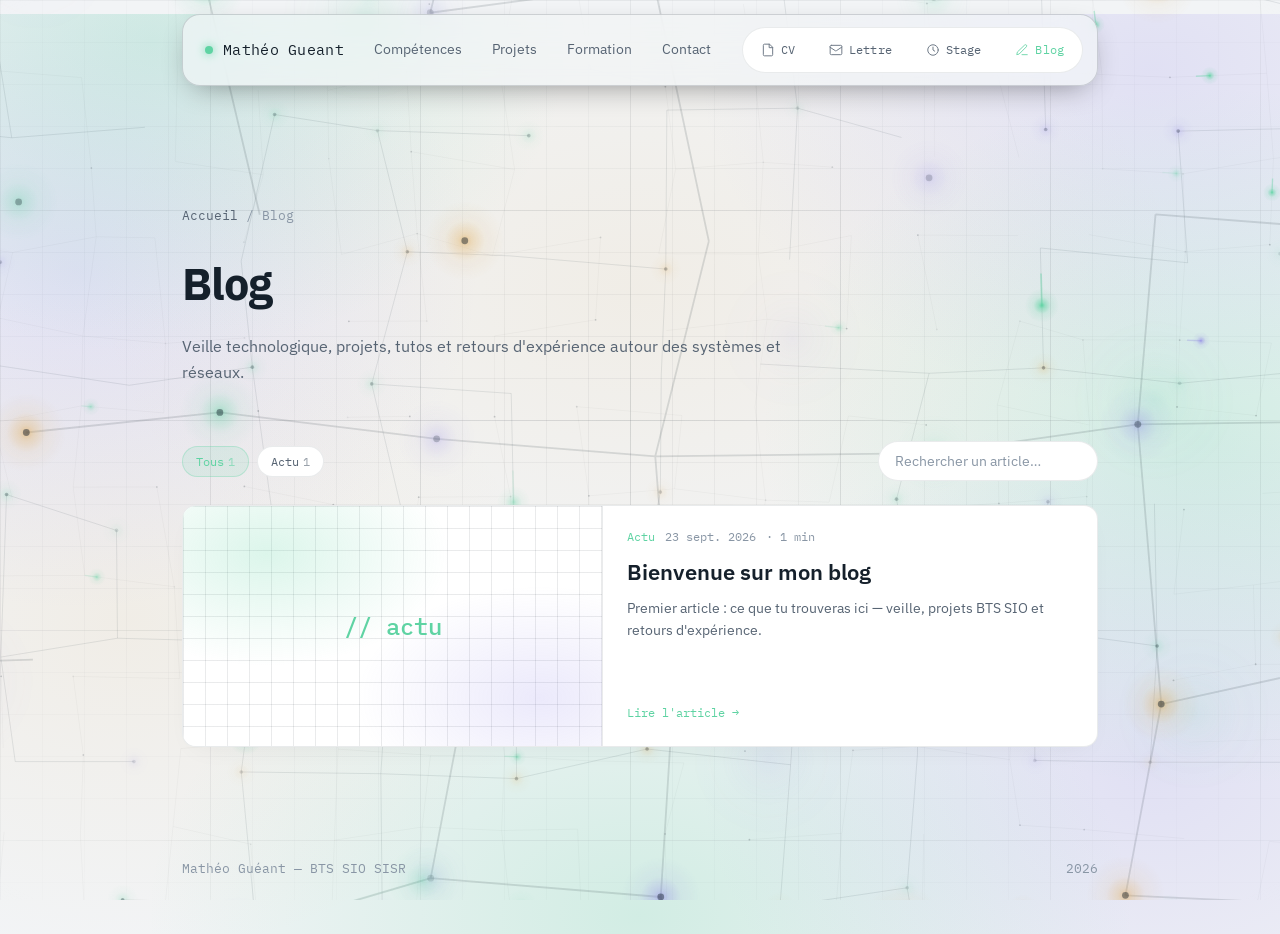
==== blog/index.html @ 40a10ea1 "Ajout page Blog" ====
<!DOCTYPE html>
<html lang="fr">
<head>
<meta charset="UTF-8">
<meta name="viewport" content="width=device-width, initial-scale=1.0">
<title>Blog — Mathéo Guéant</title>
<link rel="icon" type="image/svg+xml" href="../assets/favicon.svg">
<link rel="alternate icon" href="../assets/favicon.svg">
<style>
  @import url('https://fonts.googleapis.com/css2?family=IBM+Plex+Sans:wght@400;500;600;700&family=IBM+Plex+Mono:wght@400;500&display=swap');

  :root {
    --bg: #0A0E14;
    --bg-soft: #0E141C;
    --panel: #121A23;
    --panel-hover: #16202B;
    --ink: #EEF2F6;
    --ink-dim: #93A2B4;
    --ink-faint: #5C6B7E;
    --signal: #5FD3A3;
    --signal-dim: rgba(95,211,163,0.12);
    --amber: #E0A649;
    --violet: #8B7FE8;
    --line: rgba(238,242,246,0.08);
    --line-strong: rgba(238,242,246,0.15);
    --shadow: rgba(0,0,0,0.35);
    --header-bg: rgba(14,20,28,0.55);
    --glow-a: rgba(95,211,163,0.16);
    --glow-b: rgba(139,127,232,0.13);
    --glow-c: rgba(224,166,73,0.07);
  }
  :root[data-theme="light"] {
    --bg: #F2F4F6;
    --bg-soft: #FFFFFF;
    --panel: #FFFFFF;
    --panel-hover: #F7F9FA;
    --ink: #15202B;
    --ink-dim: #576473;
    --ink-faint: #8996A5;
    --line: rgba(21,32,43,0.09);
    --line-strong: rgba(21,32,43,0.17);
    --shadow: rgba(21,32,43,0.08);
    --header-bg: rgba(242,244,246,0.75);
    --glow-a: rgba(95,211,163,0.22);
    --glow-b: rgba(139,127,232,0.17);
    --glow-c: rgba(224,166,73,0.09);
  }
  @media (prefers-color-scheme: light) {
    :root:not([data-theme="dark"]) {
      --bg: #F2F4F6;
      --bg-soft: #FFFFFF;
      --panel: #FFFFFF;
      --panel-hover: #F7F9FA;
      --ink: #15202B;
      --ink-dim: #576473;
      --ink-faint: #8996A5;
      --line: rgba(21,32,43,0.09);
      --line-strong: rgba(21,32,43,0.17);
      --shadow: rgba(21,32,43,0.08);
      --header-bg: rgba(242,244,246,0.75);
      --glow-a: rgba(95,211,163,0.22);
      --glow-b: rgba(139,127,232,0.17);
      --glow-c: rgba(224,166,73,0.09);
    }
  }

  * { box-sizing: border-box; margin: 0; padding: 0; }
  html { scroll-behavior: smooth; }
  body {
    background: var(--bg);
    color: var(--ink);
    font-family: 'IBM Plex Sans', sans-serif;
    line-height: 1.6;
    -webkit-font-smoothing: antialiased;
    position: relative;
    overflow-x: hidden;
  }
  .mono { font-family: 'IBM Plex Mono', monospace; }
  a { color: inherit; }
  .wrap { max-width: 980px; margin: 0 auto; padding: 0 32px; position: relative; z-index: 1; }

  .bg-glow {
    position: absolute;
    top: 0;
    left: 0;
    width: 100%;
    height: 100%;
    z-index: 0;
    pointer-events: none;
    background:
      radial-gradient(640px 480px at 12% 3%, var(--glow-a), transparent 65%),
      radial-gradient(700px 520px at 90% 6%, var(--glow-b), transparent 65%),
      radial-gradient(780px 520px at 50% 30%, var(--glow-c), transparent 70%),
      radial-gradient(620px 520px at 6% 28%, var(--glow-b), transparent 65%),
      radial-gradient(680px 540px at 94% 46%, var(--glow-a), transparent 65%),
      radial-gradient(640px 520px at 10% 66%, var(--glow-c), transparent 65%),
      radial-gradient(700px 560px at 90% 82%, var(--glow-b), transparent 65%),
      radial-gradient(760px 520px at 50% 98%, var(--glow-a), transparent 65%);
  }

  .bg-grid {
    position: fixed;
    inset: 0;
    z-index: 0;
    pointer-events: none;
    background-image:
      linear-gradient(var(--line) 1px, transparent 1px),
      linear-gradient(90deg, var(--line) 1px, transparent 1px),
      linear-gradient(var(--line-strong) 1px, transparent 1px),
      linear-gradient(90deg, var(--line-strong) 1px, transparent 1px);
    background-size: 42px 42px, 42px 42px, 210px 210px, 210px 210px;
    background-position:
      0 calc(var(--sy, 0) * -0.08px), 0 calc(var(--sy, 0) * -0.08px),
      0 calc(var(--sy, 0) * -0.2px), 0 calc(var(--sy, 0) * -0.2px);
    -webkit-mask-image: radial-gradient(ellipse 95% 85% at 50% 45%, #000 0%, transparent 100%);
            mask-image: radial-gradient(ellipse 95% 85% at 50% 45%, #000 0%, transparent 100%);
    opacity: 0.55;
  }

  #netbg {
    position: fixed;
    inset: 0;
    z-index: 0;
    width: 100%;
    height: 100%;
    pointer-events: none;
  }

  .bg-vignette {
    position: fixed;
    inset: 0;
    z-index: 0;
    pointer-events: none;
    opacity: 0.65;
    background: radial-gradient(ellipse 130% 110% at 50% 50%, transparent 58%, var(--bg) 100%);
  }

  header {
    position: sticky;
    top: 14px;
    z-index: 10;
    display: flex;
    justify-content: space-between;
    align-items: center;
    margin-top: 14px;
    padding: 12px 14px 12px 22px;
    background: var(--header-bg);
    backdrop-filter: blur(18px) saturate(160%);
    -webkit-backdrop-filter: blur(18px) saturate(160%);
    border: 1px solid var(--line-strong);
    border-radius: 18px;
    box-shadow:
      0 10px 30px -12px rgba(0,0,0,0.45),
      inset 0 1px 0 rgba(255,255,255,0.04);
    transition: background 0.2s ease, border-color 0.2s ease;
  }
  .brand { display: flex; align-items: center; gap: 10px; }
  .brand .dot { width: 8px; height: 8px; border-radius: 50%; background: var(--signal); box-shadow: 0 0 10px var(--signal); animation: pulse 2.4s ease-in-out infinite; }
  .brand span { font-family: 'IBM Plex Mono', monospace; font-size: 0.94rem; letter-spacing: 0.02em; }
  nav { display: flex; align-items: center; gap: 2px; }
  nav a {
    text-decoration: none;
    padding: 8px 14px;
    font-size: 0.85rem;
    color: var(--ink-dim);
    border-radius: 100px;
    transition: color 0.15s ease, background 0.15s ease;
  }
  nav a:hover { color: var(--ink); background: var(--panel); }

  .docs-group {
    display: flex;
    align-items: center;
    gap: 6px;
    padding: 4px;
    border-radius: 100px;
    border: 1px solid var(--line);
    background: var(--panel);
    box-shadow: inset 0 1px 0 rgba(255,255,255,0.02);
  }
  .doc-pill {
    display: inline-flex;
    align-items: center;
    gap: 6px;
    padding: 7px 13px;
    border-radius: 100px;
    font-family: 'IBM Plex Mono', monospace;
    font-size: 0.78rem;
    letter-spacing: 0.01em;
    color: var(--ink-dim);
    text-decoration: none;
    border: 1px solid transparent;
    transition: color 0.15s ease, background 0.15s ease, border-color 0.15s ease, transform 0.15s ease;
    white-space: nowrap;
  }
  .doc-pill svg { width: 14px; height: 14px; flex-shrink: 0; opacity: 0.85; }
  .doc-pill:hover {
    color: var(--signal);
    background: var(--signal-dim);
    border-color: rgba(95,211,163,0.28);
    transform: translateY(-1px);
  }
  .doc-pill:hover svg { opacity: 1; }
  .doc-pill-live { color: var(--signal); }
  .doc-pill-dot {
    width: 6px;
    height: 6px;
    border-radius: 50%;
    background: var(--signal);
    box-shadow: 0 0 8px var(--signal);
    animation: pulse 2.4s ease-in-out infinite;
  }

  @keyframes pulse { 0%, 100% { opacity: 1; } 50% { opacity: 0.4; } }

  .btn {
    display: inline-flex;
    align-items: center;
    gap: 8px;
    padding: 12px 22px;
    border-radius: 9px;
    font-size: 0.9rem;
    text-decoration: none;
    font-weight: 500;
    transition: transform 0.15s ease, background 0.15s ease, border-color 0.15s ease, box-shadow 0.15s ease;
  }
  .btn-primary { background: var(--signal); color: #0A0E14; box-shadow: 0 4px 18px -6px rgba(95,211,163,0.5); }
  .btn-primary:hover { transform: translateY(-1px); background: #74dbb0; box-shadow: 0 6px 22px -6px rgba(95,211,163,0.6); }
  .btn-ghost { border: 1px solid var(--line-strong); color: var(--ink); }
  .btn-ghost:hover { border-color: var(--signal); color: var(--signal); }

  section { padding: 76px 0; border-top: 1px solid var(--line); }

  footer { padding: 32px 0 54px; display: flex; justify-content: space-between; color: var(--ink-faint); font-size: 0.8rem; font-family: 'IBM Plex Mono', monospace; }


  /* ================= BLOG ================= */
  .subpage-hero { padding: 120px 0 20px; }
  .breadcrumb { font-family: 'IBM Plex Mono', monospace; font-size: 0.8rem; color: var(--ink-faint); margin-bottom: 22px; }
  .breadcrumb a { color: var(--ink-dim); text-decoration: none; }
  .breadcrumb a:hover { color: var(--signal); }
  .subpage-hero h1 { font-size: clamp(2rem, 4.4vw, 2.8rem); font-weight: 700; letter-spacing: -0.02em; margin-bottom: 14px; }
  .subpage-hero p { color: var(--ink-dim); max-width: 60ch; font-size: 1rem; }

  .toolbar { display: flex; justify-content: space-between; align-items: center; gap: 14px; flex-wrap: wrap; margin: 36px 0 24px; }
  .filters { display: flex; flex-wrap: wrap; gap: 8px; }
  .chip {
    font-family: 'IBM Plex Mono', monospace; font-size: 0.76rem; cursor: pointer;
    padding: 7px 13px; border-radius: 100px; color: var(--ink-dim);
    background: var(--panel); border: 1px solid var(--line);
    transition: color 0.15s ease, border-color 0.15s ease, background 0.15s ease;
  }
  .chip:hover { color: var(--ink); border-color: var(--line-strong); }
  .chip.active { color: var(--signal); background: var(--signal-dim); border-color: rgba(95,211,163,0.3); }
  .chip .n { opacity: 0.6; margin-left: 4px; }
  .search {
    font: inherit; font-size: 0.86rem; color: var(--ink);
    background: var(--panel); border: 1px solid var(--line); border-radius: 100px;
    padding: 8px 16px; width: 220px; max-width: 100%;
  }
  .search::placeholder { color: var(--ink-faint); }
  .search:focus { outline: none; border-color: var(--signal); }

  .posts { display: grid; grid-template-columns: repeat(2, 1fr); gap: 18px; padding-bottom: 80px; }
  .post-card {
    display: flex; flex-direction: column; text-decoration: none; overflow: hidden;
    background: var(--panel); border: 1px solid var(--line); border-radius: 14px;
    box-shadow: 0 10px 26px -14px var(--shadow);
    transition: border-color 0.18s ease, transform 0.18s ease, background 0.18s ease;
  }
  .post-card:hover { border-color: rgba(95,211,163,0.32); background: var(--panel-hover); transform: translateY(-3px); }
  .post-card.featured { grid-column: 1 / -1; flex-direction: row; }
  .post-cover { aspect-ratio: 16/9; background: var(--bg-soft); border-bottom: 1px solid var(--line); overflow: hidden; position: relative; flex-shrink: 0; }
  .post-cover img { width: 100%; height: 100%; object-fit: cover; display: block; }
  .post-cover .ph {
    position: absolute; inset: 0; display: flex; align-items: center; justify-content: center;
    font-family: 'IBM Plex Mono', monospace; font-size: 1.5rem; font-weight: 500; color: var(--signal);
    background:
      radial-gradient(260px 160px at 20% 20%, var(--glow-a), transparent 70%),
      radial-gradient(260px 160px at 85% 80%, var(--glow-b), transparent 70%),
      linear-gradient(var(--line) 1px, transparent 1px) 0 0 / 22px 22px,
      linear-gradient(90deg, var(--line) 1px, transparent 1px) 0 0 / 22px 22px;
  }
  .post-card.featured .post-cover { width: 46%; aspect-ratio: auto; min-height: 240px; border-bottom: none; border-right: 1px solid var(--line); }
  .post-body { padding: 22px 24px 24px; display: flex; flex-direction: column; gap: 10px; flex: 1; }
  .post-meta { display: flex; align-items: center; gap: 10px; flex-wrap: wrap; font-family: 'IBM Plex Mono', monospace; font-size: 0.72rem; color: var(--ink-faint); }
  .cat { color: var(--signal); }
  .post-card h2 { font-size: 1.1rem; font-weight: 600; line-height: 1.35; color: var(--ink); }
  .post-card.featured h2 { font-size: 1.4rem; }
  .post-card p { font-size: 0.88rem; color: var(--ink-dim); }
  .post-more { margin-top: auto; padding-top: 6px; font-family: 'IBM Plex Mono', monospace; font-size: 0.75rem; color: var(--signal); }

  .empty {
    grid-column: 1 / -1; border: 1px dashed var(--line-strong); border-radius: 14px; padding: 48px 24px;
    text-align: center; color: var(--ink-faint); font-size: 0.92rem; background: var(--panel);
  }
  .empty .mono { display: block; font-size: 0.74rem; margin-bottom: 6px; }

  /* Article */
  .article { max-width: 740px; margin: 0 auto; padding: 110px 0 60px; }
  .back { display: inline-flex; align-items: center; gap: 6px; font-family: 'IBM Plex Mono', monospace; font-size: 0.8rem; color: var(--ink-dim); text-decoration: none; margin-bottom: 26px; }
  .back:hover { color: var(--signal); }
  .article h1 { font-size: clamp(1.9rem, 4.2vw, 2.6rem); font-weight: 700; letter-spacing: -0.02em; line-height: 1.15; margin: 14px 0 16px; }
  .article .lead { color: var(--ink-dim); font-size: 1.05rem; }
  .article .cover { margin: 30px 0 6px; border-radius: 14px; overflow: hidden; border: 1px solid var(--line); }
  .article .cover img { width: 100%; display: block; }
  .tags { list-style: none; display: flex; flex-wrap: wrap; gap: 8px; margin-top: 18px; }
  .tags li { font-family: 'IBM Plex Mono', monospace; font-size: 0.74rem; color: var(--ink-dim); background: var(--panel); border: 1px solid var(--line); padding: 4px 10px; border-radius: 100px; }

  .prose {
    margin-top: 30px; padding: 36px; border-radius: 16px;
    background: var(--panel); border: 1px solid var(--line); box-shadow: 0 12px 30px -14px var(--shadow);
    color: var(--ink-dim); font-size: 0.98rem; line-height: 1.75;
  }
  .prose > * + * { margin-top: 16px; }
  .prose h2 { color: var(--ink); font-size: 1.3rem; font-weight: 700; letter-spacing: -0.01em; margin-top: 34px; }
  .prose h3 { color: var(--ink); font-size: 1.05rem; font-weight: 600; margin-top: 26px; }
  .prose h2:first-child, .prose h3:first-child { margin-top: 0; }
  .prose strong { color: var(--ink); }
  .prose a { color: var(--signal); }
  .prose ul, .prose ol { padding-left: 22px; }
  .prose li + li { margin-top: 6px; }
  .prose li::marker { color: var(--signal); }
  .prose code { font-family: 'IBM Plex Mono', monospace; font-size: 0.86em; background: var(--bg-soft); border: 1px solid var(--line); padding: 1px 6px; border-radius: 5px; color: var(--ink); }
  .prose pre { background: var(--bg); border: 1px solid var(--line-strong); border-radius: 10px; padding: 16px 18px; overflow-x: auto; }
  .prose pre code { background: none; border: none; padding: 0; font-size: 0.84rem; line-height: 1.6; }
  .prose blockquote { border-left: 3px solid var(--signal); padding: 4px 0 4px 16px; color: var(--ink); font-style: italic; }
  .prose img { max-width: 100%; border-radius: 10px; border: 1px solid var(--line); display: block; cursor: zoom-in; }
  .prose figure figcaption { font-size: 0.8rem; color: var(--ink-faint); margin-top: 6px; text-align: center; }
  .prose hr { border: none; border-top: 1px solid var(--line-strong); margin: 28px 0; }
  .prose table { width: 100%; border-collapse: collapse; font-size: 0.9rem; }
  .prose th, .prose td { border: 1px solid var(--line-strong); padding: 8px 10px; text-align: left; }
  .prose th { color: var(--ink); background: var(--bg-soft); }

  .post-nav { display: grid; grid-template-columns: 1fr 1fr; gap: 14px; margin-top: 28px; }
  .post-nav a { display: flex; flex-direction: column; gap: 4px; padding: 16px 18px; border-radius: 12px; text-decoration: none; background: var(--panel); border: 1px solid var(--line); transition: border-color 0.15s ease; }
  .post-nav a:hover { border-color: rgba(95,211,163,0.32); }
  .post-nav .lbl { font-family: 'IBM Plex Mono', monospace; font-size: 0.72rem; color: var(--ink-faint); }
  .post-nav .t { font-size: 0.9rem; color: var(--ink); }
  .post-nav .next { text-align: right; grid-column: 2; }

  .lightbox { display: none; position: fixed; inset: 0; z-index: 100; background: rgba(5,7,11,0.88); backdrop-filter: blur(6px); align-items: center; justify-content: center; padding: 24px; cursor: zoom-out; }
  .lightbox.open { display: flex; }
  .lightbox img { max-width: 92vw; max-height: 86vh; border-radius: 12px; }

  [hidden] { display: none !important; }

  @media print {
    header, #netbg, .bg-glow, .bg-grid, .bg-vignette, footer, .back, .post-nav { display: none !important; }
    body { background: #fff; color: #111; }
    .prose { box-shadow: none; border: none; padding: 0; }
  }
  @media (max-width: 760px) {
    .wrap { padding: 0 16px; }
    nav a { padding: 8px 10px; }
    header { flex-wrap: wrap; gap: 10px; }
    nav { order: 3; width: 100%; justify-content: center; }
    .docs-group { margin-left: auto; }
    .doc-pill span { display: none; }
    .doc-pill { padding: 8px; }
    .doc-pill svg, .doc-pill-dot { margin: 0; }
    footer { flex-direction: column; gap: 8px; }
    .subpage-hero { padding-top: 84px; }
    .article { padding-top: 84px; }
    .posts { grid-template-columns: 1fr; }
    .post-card.featured { flex-direction: column; }
    .post-card.featured .post-cover { width: 100%; aspect-ratio: 16/9; min-height: 0; border-right: none; border-bottom: 1px solid var(--line); }
    .search { width: 100%; }
    .prose { padding: 22px; }
    .post-nav { grid-template-columns: 1fr; }
    .post-nav .next { grid-column: 1; }
  }
  :focus-visible { outline: 2px solid var(--signal); outline-offset: 3px; }
  @media (prefers-reduced-motion: reduce) {
    * { animation: none !important; transition: none !important; }
    html { scroll-behavior: auto; }
    #netbg { display: none; }
  }
</style>
</head>
<body>

<div class="bg-glow"></div>
<div class="bg-grid"></div>
<canvas id="netbg"></canvas>
<div class="bg-vignette"></div>

<div class="wrap">
  <header>
    <div class="brand">
      <div class="dot"></div>
      <a href="../index.html" style="text-decoration:none;color:inherit;"><span class="mono">Mathéo Gueant</span></a>
    </div>
    <nav>
      <a href="../index.html#competences">Compétences</a>
      <a href="../index.html#projets">Projets</a>
      <a href="../index.html#formation">Formation</a>
      <a href="../index.html#contact">Contact</a>
    </nav>

    <div class="docs-group">
      <a href="../cv/" class="doc-pill" title="CV">
        <svg viewBox="0 0 24 24" fill="none" stroke="currentColor" stroke-width="1.7" stroke-linecap="round" stroke-linejoin="round"><path d="M14 2H6a2 2 0 0 0-2 2v16a2 2 0 0 0 2 2h12a2 2 0 0 0 2-2V8z"/><path d="M14 2v6h6"/></svg>
        <span>CV</span>
      </a>
      <a href="../lettredemotivation/" class="doc-pill" title="Lettre">
        <svg viewBox="0 0 24 24" fill="none" stroke="currentColor" stroke-width="1.7" stroke-linecap="round" stroke-linejoin="round"><rect x="2" y="4" width="20" height="16" rx="2"/><path d="m2 7 9.4 6.2a1.6 1.6 0 0 0 1.9 0L22.6 7" transform="translate(-0.6 0)"/></svg>
        <span>Lettre</span>
      </a>
      <a href="../stage/" class="doc-pill" title="Stage">
        <svg viewBox="0 0 24 24" fill="none" stroke="currentColor" stroke-width="1.7" stroke-linecap="round" stroke-linejoin="round"><circle cx="12" cy="12" r="9"/><path d="M12 7v5l3 2"/></svg>
        <span>Stage</span>
      </a>
      <a href="../blog/" class="doc-pill doc-pill-live" title="Blog">
        <svg viewBox="0 0 24 24" fill="none" stroke="currentColor" stroke-width="1.7" stroke-linecap="round" stroke-linejoin="round"><path d="M12 20h9"/><path d="M16.5 3.5a2.1 2.1 0 0 1 3 3L7 19l-4 1 1-4Z"/></svg>
        <span>Blog</span>
      </a>
    </div>
  </header>

  <!-- Vue liste -->
  <div id="view-list">
    <section class="subpage-hero" style="border-top:none;">
      <div class="breadcrumb"><a href="../index.html">Accueil</a> / Blog</div>
      <h1>Blog</h1>
      <p>Veille technologique, projets, tutos et retours d'expérience autour des systèmes et réseaux.</p>
    </section>
    <div class="toolbar">
      <div class="filters" id="filters"></div>
      <input type="search" class="search" id="search" placeholder="Rechercher un article…" aria-label="Rechercher un article">
    </div>
    <div class="posts" id="posts"></div>
  </div>

  <!-- Vue article -->
  <article class="article" id="view-post" hidden></article>

  <footer>
    <span class="mono">Mathéo Guéant — BTS SIO SISR</span>
    <span class="mono">2026</span>
  </footer>
</div>

<div class="lightbox" id="lightbox" onclick="this.classList.remove('open')"><img alt=""></div>

<script>
/* =====================================================================
   ARTICLES DU BLOG — POUR AJOUTER UN ARTICLE, COPIE UN BLOC { ... }
   ---------------------------------------------------------------------
   id        : identifiant unique, sans espace ni accent (sert au lien)
   titre     : titre de l'article
   date      : format "AAAA-MM-JJ" (les articles sont triés tout seuls)
   categorie : ex "Veille", "Projet", "Tuto", "Stage", "Cyber"...
   resume    : 1 à 2 phrases affichées sur la carte
   image     : optionnel, ex "img/mon-image.png" (dossier /blog/img/)
   tags      : optionnel, ex ["Linux", "Réseau"]
   brouillon : mets true pour cacher l'article sans le supprimer
   contenu   : le texte de l'article en HTML, entre ` ` (backticks).
               Balises utiles : <h2> <h3> <p> <ul><li> <strong>
               <a href=""> <code> <pre><code>...</code></pre>
               <blockquote> <img src="img/x.png" alt="">
   ===================================================================== */

var ARTICLES = [
  {
    id: "bienvenue",
    titre: "Bienvenue sur mon blog",
    date: "2026-09-23",
    categorie: "Actu",
    resume: "Premier article : ce que tu trouveras ici — veille, projets BTS SIO et retours d'expérience.",
    image: "",
    tags: ["BTS SIO", "SISR"],
    brouillon: false,
    contenu: `
      <p>Bienvenue sur mon blog ! J'y publie mes articles de <strong>veille technologique</strong>, mes projets réalisés en BTS SIO option SISR et mes retours d'expérience de stage.</p>
      <h2>Ce que tu vas trouver ici</h2>
      <ul>
        <li>De la veille sur les réseaux, la cybersécurité et l'administration système</li>
        <li>Des tutos pas à pas (Windows Server, Linux, virtualisation…)</li>
        <li>Le détail de mes projets</li>
      </ul>
      <p>Bonne lecture !</p>
    `
  },

  // ---- MODÈLE : copie ce bloc (avec la virgule) pour un nouvel article ----
  {
    id: "mon-article",
    titre: "Titre de l'article",
    date: "2026-10-01",
    categorie: "Veille",
    resume: "Résumé court de l'article.",
    image: "",
    tags: [],
    brouillon: true,   // ← passe à false pour le publier
    contenu: `
      <p>Ton texte ici.</p>
    `
  },
];
/* ======================= FIN DES ARTICLES ============================ */
</script>

<script>
(function () {
  var $ = function (id) { return document.getElementById(id); };
  var MOIS = ['janv.', 'févr.', 'mars', 'avr.', 'mai', 'juin', 'juil.', 'août', 'sept.', 'oct.', 'nov.', 'déc.'];
  function fmt(d) { var p = String(d || '').split('-'); return p.length === 3 ? (+p[2]) + ' ' + MOIS[+p[1] - 1] + ' ' + p[0] : d; }
  function words(html) { var t = String(html || '').replace(/<[^>]+>/g, ' ').trim(); return t ? t.split(/\s+/).length : 0; }
  function read(a) { return Math.max(1, Math.round(words(a.contenu) / 200)) + ' min'; }
  function norm(s) { return String(s || '').toLowerCase().normalize('NFD').replace(/[̀-ͯ]/g, ''); }

  var posts = ARTICLES.filter(function (a) { return a && !a.brouillon; })
    .sort(function (a, b) { return String(b.date).localeCompare(String(a.date)); });

  var cat = 'Tous', query = '';

  function cover(a) {
    return '<div class="post-cover">' + (a.image
      ? '<img src="' + a.image + '" alt="" loading="lazy">'
      : '<div class="ph">// ' + (a.categorie || 'blog').toLowerCase() + '</div>') + '</div>';
  }

  function renderFilters() {
    var counts = { 'Tous': posts.length };
    posts.forEach(function (a) { var c = a.categorie || 'Divers'; counts[c] = (counts[c] || 0) + 1; });
    $('filters').innerHTML = Object.keys(counts).map(function (c) {
      return '<button class="chip' + (c === cat ? ' active' : '') + '" data-cat="' + c + '">' + c + '<span class="n">' + counts[c] + '</span></button>';
    }).join('');
    $('filters').querySelectorAll('.chip').forEach(function (b) {
      b.onclick = function () { cat = b.dataset.cat; renderFilters(); renderList(); };
    });
  }

  function renderList() {
    var q = norm(query);
    var list = posts.filter(function (a) {
      if (cat !== 'Tous' && (a.categorie || 'Divers') !== cat) return false;
      if (!q) return true;
      return norm(a.titre + ' ' + a.resume + ' ' + (a.tags || []).join(' ') + ' ' + a.categorie).indexOf(q) !== -1;
    });
    if (!posts.length) { $('posts').innerHTML = '<div class="empty"><span class="mono">// blog</span>Aucun article pour le moment.</div>'; return; }
    if (!list.length) { $('posts').innerHTML = '<div class="empty"><span class="mono">// 0 résultat</span>Aucun article ne correspond à ta recherche.</div>'; return; }
    $('posts').innerHTML = list.map(function (a, i) {
      var feat = i === 0 && cat === 'Tous' && !q;
      return '<a class="post-card' + (feat ? ' featured' : '') + '" href="#' + a.id + '">' + cover(a) +
        '<div class="post-body"><div class="post-meta"><span class="cat">' + (a.categorie || 'Divers') + '</span><span>' + fmt(a.date) + '</span><span>· ' + read(a) + '</span></div>' +
        '<h2>' + a.titre + '</h2><p>' + (a.resume || '') + '</p><span class="post-more">Lire l\'article →</span></div></a>';
    }).join('');
  }

  function renderPost(a) {
    var i = posts.indexOf(a);
    var newer = posts[i - 1], older = posts[i + 1];
    var nav = '<div class="post-nav">' +
      (older ? '<a href="#' + older.id + '"><span class="lbl">← Article précédent</span><span class="t">' + older.titre + '</span></a>' : '') +
      (newer ? '<a class="next" href="#' + newer.id + '"><span class="lbl">Article suivant →</span><span class="t">' + newer.titre + '</span></a>' : '') +
      '</div>';
    $('view-post').innerHTML =
      '<a class="back" href="#">← Tous les articles</a>' +
      '<div class="post-meta"><span class="cat">' + (a.categorie || 'Divers') + '</span><span>' + fmt(a.date) + '</span><span>· ' + read(a) + ' de lecture</span></div>' +
      '<h1>' + a.titre + '</h1>' + (a.resume ? '<p class="lead">' + a.resume + '</p>' : '') +
      (a.tags && a.tags.length ? '<ul class="tags">' + a.tags.map(function (t) { return '<li>#' + t + '</li>'; }).join('') + '</ul>' : '') +
      (a.image ? '<div class="cover"><img src="' + a.image + '" alt=""></div>' : '') +
      '<div class="prose">' + a.contenu + '</div>' + nav;
    $('view-post').querySelectorAll('.prose img').forEach(function (img) {
      img.onclick = function () { var lb = $('lightbox'); lb.querySelector('img').src = img.src; lb.classList.add('open'); };
    });
    document.title = a.titre + ' — Blog — Mathéo Guéant';
  }

  function route() {
    var id = decodeURIComponent(location.hash.slice(1));
    var a = posts.filter(function (p) { return p.id === id; })[0];
    $('view-list').hidden = !!a;
    $('view-post').hidden = !a;
    if (a) { renderPost(a); window.scrollTo(0, 0); }
    else document.title = 'Blog — Mathéo Guéant';
  }

  $('search').addEventListener('input', function (e) { query = e.target.value; renderList(); });
  document.addEventListener('keydown', function (e) { if (e.key === 'Escape') $('lightbox').classList.remove('open'); });
  window.addEventListener('hashchange', route);

  renderFilters();
  renderList();
  route();
})();
</script>

<script>
(function () {
  var canvas = document.getElementById('netbg');
  if (!canvas) return;
  if (window.matchMedia('(prefers-reduced-motion: reduce)').matches) return;

  var ctx = canvas.getContext('2d');
  var root = document.documentElement;
  var lightMQ = window.matchMedia('(prefers-color-scheme: light)');
  var TAU = Math.PI * 2;
  var w, h, dpr;
  var sy = window.pageYOffset || 0;
  var mx = 0, my = 0, tmx = 0, tmy = 0, last = 0;
  var layers = [];

  var COLORS = {
    signal: '95,211,163',
    amber: '224,166,73',
    violet: '139,127,232',
    inkD: '238,242,246',
    inkL: '21,32,43'
  };

  var LAYERS = [
    { cell: 84,  par: 0.05, drift: 3,  line: 0.05, lw: 0.6, nr: 0.9, na: 0.22, halo: 0,  ha: 0,    hs: 9,  tail: 14, sp: 0.5, keep: 0.55, pf: 0.05, on: 0.5 },
    { cell: 130, par: 0.16, drift: 6,  line: 0.09, lw: 1,   nr: 1.8, na: 0.34, halo: 16, ha: 0.30, hs: 17, tail: 32, sp: 0.9, keep: 0.50, pf: 0.07, on: 0.5 },
    { cell: 230, par: 0.42, drift: 11, line: 0.13, lw: 1.8, nr: 3.4, na: 0.48, halo: 40, ha: 0.55, hs: 36, tail: 76, sp: 1.5, keep: 0.42, pf: 0.10, on: 0.6 },
    { cell: 380, par: 0.80, drift: 16, line: 0,    lw: 0,   nr: 0,   na: 0,    halo: 90, ha: 0.16, hs: 0,  tail: 0,  sp: 0,   keep: 0,    pf: 0,    on: 0.45 }
  ];

  var sprites = {};
  Object.keys(COLORS).forEach(function (k) { sprites[k] = makeSprite(COLORS[k]); });

  function makeSprite(rgb) {
    var s = document.createElement('canvas');
    s.width = s.height = 64;
    var g = s.getContext('2d');
    var grad = g.createRadialGradient(32, 32, 0, 32, 32, 32);
    grad.addColorStop(0, 'rgba(' + rgb + ',1)');
    grad.addColorStop(0.18, 'rgba(' + rgb + ',0.55)');
    grad.addColorStop(0.5, 'rgba(' + rgb + ',0.14)');
    grad.addColorStop(1, 'rgba(' + rgb + ',0)');
    g.fillStyle = grad;
    g.fillRect(0, 0, 64, 64);
    return s;
  }

  function pickHue() {
    var r = Math.random();
    return r < 0.5 ? 'signal' : (r < 0.78 ? 'violet' : 'amber');
  }
  function pulseHue() {
    var r = Math.random();
    return r < 0.72 ? 'signal' : (r < 0.86 ? 'amber' : 'violet');
  }

  function resize() {
    dpr = Math.min(window.devicePixelRatio || 1, 2);
    w = window.innerWidth;
    h = window.innerHeight;
    canvas.width = w * dpr;
    canvas.height = h * dpr;
    canvas.style.width = w + 'px';
    canvas.style.height = h + 'px';
    ctx.setTransform(dpr, 0, 0, dpr, 0, 0);
  }

  function addEdge(L, a, b) {
    var A = L.nodes[a], B = L.nodes[b];
    var dx = B.x - A.x, dy = B.y - A.y;
    if (dy < -L.tileH / 2) dy += L.tileH;
    L.edges.push({ a: a, b: b, len: Math.sqrt(dx * dx + dy * dy) || 1, ax: 0, ay: 0, bx: 0, by: 0 });
  }

  function spawn(L, startRandom) {
    L.pulses.push({
      e: L.edges[(Math.random() * L.edges.length) | 0],
      t: startRandom ? Math.random() : 0,
      v: (0.4 + Math.random() * 0.5) * L.sp,
      hue: pulseHue()
    });
  }

  function build() {
    var k = w < 760 ? 0.72 : 1;
    layers = LAYERS.map(function (cfg) {
      var L = {}, key;
      for (key in cfg) L[key] = cfg[key];
      L.cell = cfg.cell * k;
      L.halo = cfg.halo * k;
      var cols = Math.ceil(w / L.cell) + 3;
      var rows = Math.ceil((h + 2 * L.cell) / L.cell) + 1;
      L.tileH = rows * L.cell;
      L.nodes = [];
      L.edges = [];
      L.pulses = [];

      var grid = [], jit = L.cell * 0.32, gx, gy;
      for (gy = 0; gy < rows; gy++) {
        grid[gy] = [];
        for (gx = 0; gx < cols; gx++) {
          grid[gy][gx] = L.nodes.length;
          L.nodes.push({
            x: (gx - 1) * L.cell + (Math.random() - 0.5) * jit,
            y: gy * L.cell + (Math.random() - 0.5) * jit,
            on: Math.random() < L.on,
            ph: Math.random() * TAU,
            tw: 0.5 + Math.random() * 1.3,
            hue: pickHue()
          });
        }
      }

      if (L.keep) {
        for (gy = 0; gy < rows; gy++) {
          for (gx = 0; gx < cols; gx++) {
            var a = grid[gy][gx];
            if (gx < cols - 1 && Math.random() < L.keep) addEdge(L, a, grid[gy][gx + 1]);
            if (Math.random() < L.keep) addEdge(L, a, grid[(gy + 1) % rows][gx]);
          }
        }
      }

      L.pos = new Float32Array(L.nodes.length * 2);
      if (L.pf && L.edges.length) {
        var count = Math.max(5, Math.round(L.edges.length * L.pf));
        for (var i = 0; i < count; i++) spawn(L, true);
      }
      return L;
    });
  }

  function draw(now, dt) {
    var theme = root.getAttribute('data-theme');
    var light = theme === 'light' || (theme !== 'dark' && lightMQ.matches);
    var ink = light ? COLORS.inkL : COLORS.inkD;

    ctx.clearRect(0, 0, w, h);
    ctx.globalCompositeOperation = light ? 'source-over' : 'lighter';

    for (var li = 0; li < layers.length; li++) {
      var L = layers[li], nodes = L.nodes, edges = L.edges, P = L.pos;
      var i, e, n, ax, ay, bx, by;
      var off = sy * L.par + now * 0.001 * L.drift;
      var ox = mx * L.par * 60, oy = my * L.par * 40;
      var half = L.tileH / 2;

      for (i = 0; i < nodes.length; i++) {
        n = nodes[i];
        P[2 * i] = n.x + ox;
        P[2 * i + 1] = (((n.y - off) % L.tileH) + L.tileH) % L.tileH - L.cell + oy;
      }

      if (L.line) {
        ctx.lineWidth = L.lw;
        ctx.strokeStyle = 'rgba(' + ink + ',' + L.line + ')';
        ctx.beginPath();
        for (i = 0; i < edges.length; i++) {
          e = edges[i];
          ax = P[2 * e.a]; ay = P[2 * e.a + 1];
          bx = P[2 * e.b]; by = P[2 * e.b + 1];
          if (by - ay > half) by -= L.tileH;
          else if (by - ay < -half) by += L.tileH;
          e.ax = ax; e.ay = ay; e.bx = bx; e.by = by;
          ctx.moveTo(ax, ay);
          ctx.lineTo(bx, by);
        }
        ctx.stroke();
      }

      var pad = L.halo + 8;
      for (i = 0; i < nodes.length; i++) {
        n = nodes[i];
        if (!n.on) continue;
        var x = P[2 * i], y = P[2 * i + 1];
        if (x < -pad || x > w + pad || y < -pad || y > h + pad) continue;
        var tw = 0.65 + 0.35 * Math.sin(now * 0.001 * n.tw + n.ph);
        if (L.halo) {
          ctx.globalAlpha = L.ha * tw;
          ctx.drawImage(sprites[n.hue], x - L.halo, y - L.halo, L.halo * 2, L.halo * 2);
        }
        if (L.nr) {
          ctx.globalAlpha = 1;
          ctx.fillStyle = 'rgba(' + ink + ',' + (L.na * tw).toFixed(3) + ')';
          ctx.beginPath();
          ctx.arc(x, y, L.nr, 0, TAU);
          ctx.fill();
        }
      }
      ctx.globalAlpha = 1;

      for (i = L.pulses.length - 1; i >= 0; i--) {
        var p = L.pulses[i];
        e = p.e;
        p.t += p.v * dt / e.len;
        if (p.t >= 1) { L.pulses.splice(i, 1); spawn(L, false); continue; }
        var fade = Math.sin(p.t * Math.PI);
        var px = e.ax + (e.bx - e.ax) * p.t;
        var py = e.ay + (e.by - e.ay) * p.t;
        var tt = Math.max(0, p.t - L.tail / e.len);
        var tx = e.ax + (e.bx - e.ax) * tt;
        var ty = e.ay + (e.by - e.ay) * tt;

        ctx.strokeStyle = 'rgba(' + COLORS[p.hue] + ',' + (0.4 * fade).toFixed(3) + ')';
        ctx.lineWidth = L.lw + 0.8;
        ctx.beginPath();
        ctx.moveTo(tx, ty);
        ctx.lineTo(px, py);
        ctx.stroke();

        ctx.globalAlpha = 0.2 + 0.8 * fade;
        ctx.drawImage(sprites[p.hue], px - L.hs, py - L.hs, L.hs * 2, L.hs * 2);
        ctx.globalAlpha = 1;
      }
    }
    ctx.globalCompositeOperation = 'source-over';
  }

  function frame(now) {
    var dt = last ? Math.min(3, (now - last) / 16.667) : 1;
    last = now;
    mx += (tmx - mx) * 0.05 * dt;
    my += (tmy - my) * 0.05 * dt;
    draw(now, dt);
    requestAnimationFrame(frame);
  }

  window.addEventListener('scroll', function () {
    sy = window.pageYOffset || 0;
    root.style.setProperty('--sy', sy);
  }, { passive: true });

  window.addEventListener('pointermove', function (ev) {
    if (ev.pointerType === 'touch') return;
    tmx = (ev.clientX / w - 0.5) * 2;
    tmy = (ev.clientY / h - 0.5) * 2;
  }, { passive: true });

  var resizeTimer;
  window.addEventListener('resize', function () {
    clearTimeout(resizeTimer);
    resizeTimer = setTimeout(function () {
      resize();
      build();
    }, 200);
  });

  root.style.setProperty('--sy', sy);
  resize();
  build();
  requestAnimationFrame(frame);
})();
</script>

</body>
</html>
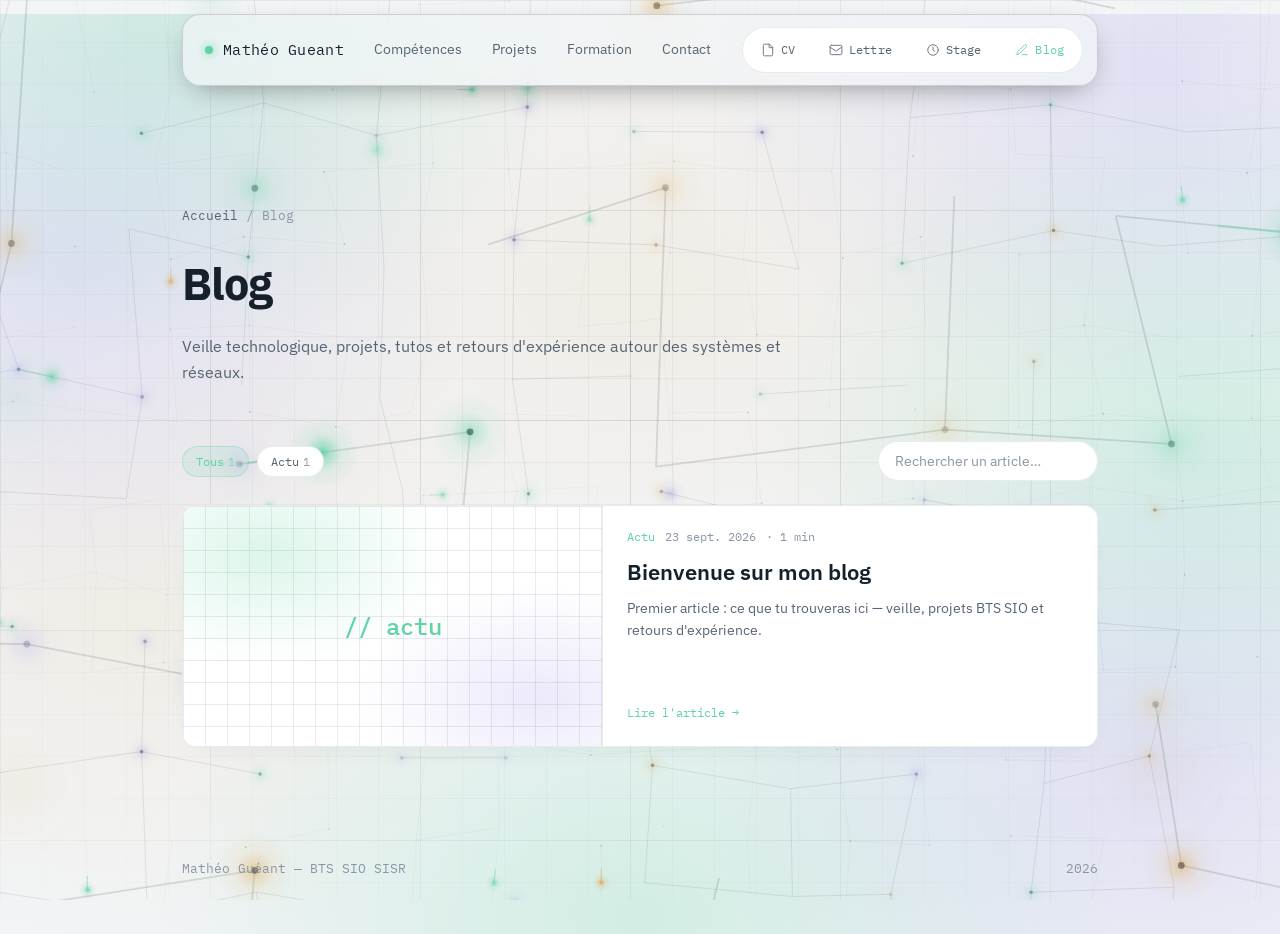
==== commit d60c9f7b: "Blog : lien vers la page Projets" ====
--- a/blog/index.html
+++ b/blog/index.html
@@ -393,7 +393,7 @@
     </div>
     <nav>
       <a href="../index.html#competences">Compétences</a>
-      <a href="../index.html#projets">Projets</a>
+      <a href="../projets/">Projets</a>
       <a href="../index.html#formation">Formation</a>
       <a href="../index.html#contact">Contact</a>
     </nav>
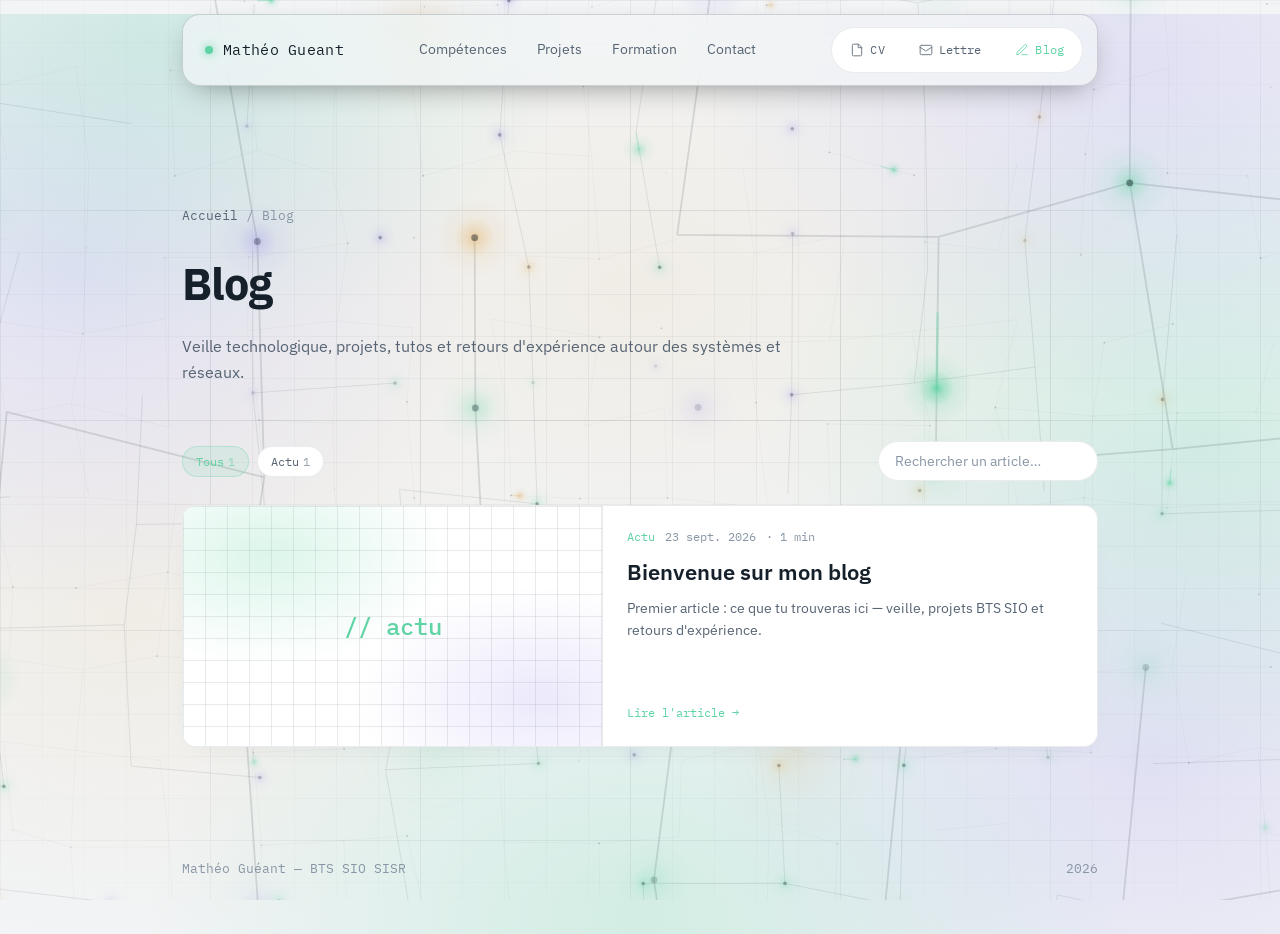
==== commit 89b68618: "Blog : retire le lien Stage" ====
--- a/blog/index.html
+++ b/blog/index.html
@@ -406,10 +406,6 @@
       <a href="../lettredemotivation/" class="doc-pill" title="Lettre">
         <svg viewBox="0 0 24 24" fill="none" stroke="currentColor" stroke-width="1.7" stroke-linecap="round" stroke-linejoin="round"><rect x="2" y="4" width="20" height="16" rx="2"/><path d="m2 7 9.4 6.2a1.6 1.6 0 0 0 1.9 0L22.6 7" transform="translate(-0.6 0)"/></svg>
         <span>Lettre</span>
-      </a>
-      <a href="../stage/" class="doc-pill" title="Stage">
-        <svg viewBox="0 0 24 24" fill="none" stroke="currentColor" stroke-width="1.7" stroke-linecap="round" stroke-linejoin="round"><circle cx="12" cy="12" r="9"/><path d="M12 7v5l3 2"/></svg>
-        <span>Stage</span>
       </a>
       <a href="../blog/" class="doc-pill doc-pill-live" title="Blog">
         <svg viewBox="0 0 24 24" fill="none" stroke="currentColor" stroke-width="1.7" stroke-linecap="round" stroke-linejoin="round"><path d="M12 20h9"/><path d="M16.5 3.5a2.1 2.1 0 0 1 3 3L7 19l-4 1 1-4Z"/></svg>
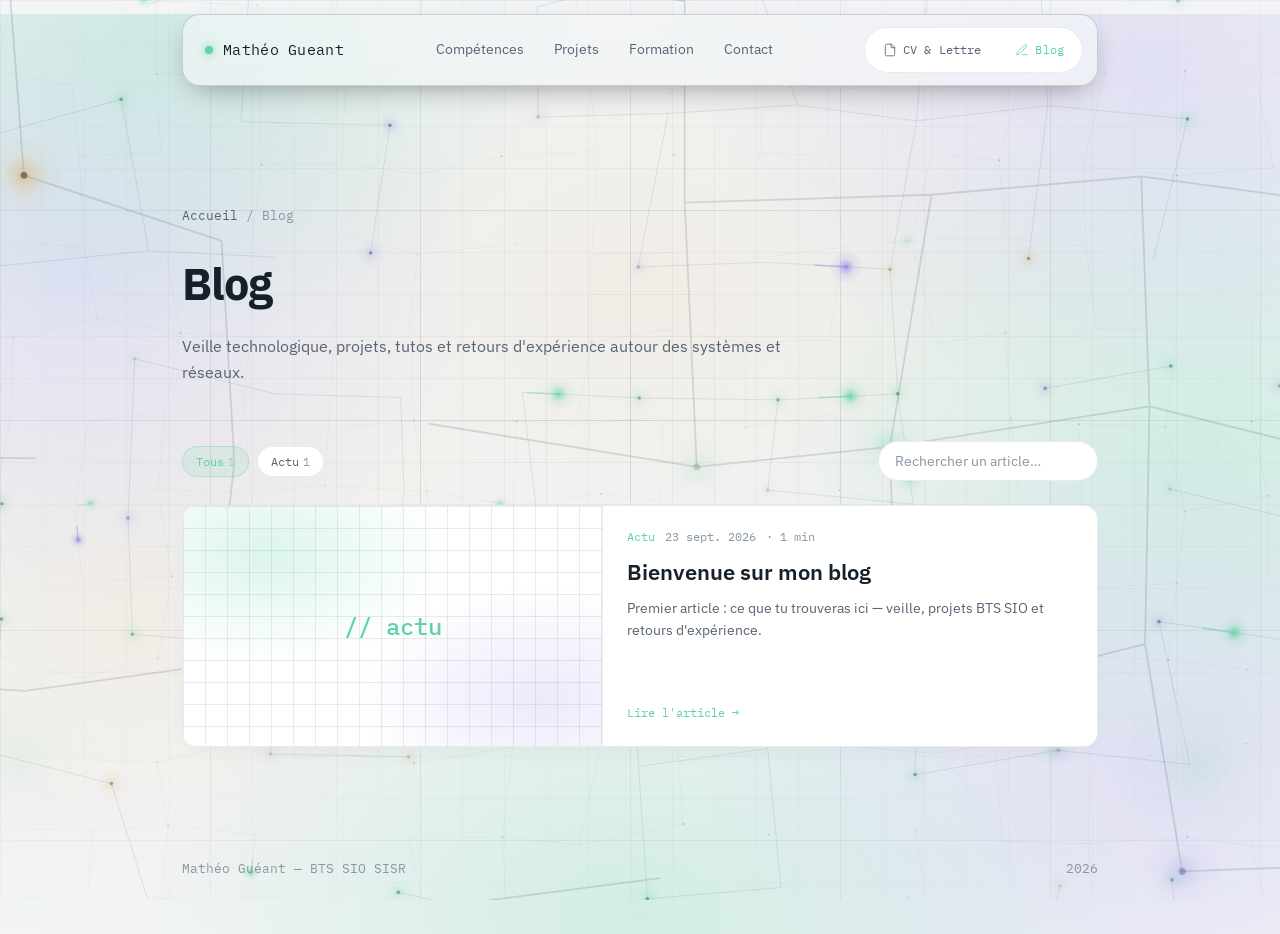
==== commit 3e4cc5e0: "Blog : bouton unique CV & Lettre" ====
--- a/blog/index.html
+++ b/blog/index.html
@@ -399,13 +399,9 @@
     </nav>
 
     <div class="docs-group">
-      <a href="../cv/" class="doc-pill" title="CV">
+      <a href="../cv/" class="doc-pill" title="CV &amp; Lettre de motivation">
         <svg viewBox="0 0 24 24" fill="none" stroke="currentColor" stroke-width="1.7" stroke-linecap="round" stroke-linejoin="round"><path d="M14 2H6a2 2 0 0 0-2 2v16a2 2 0 0 0 2 2h12a2 2 0 0 0 2-2V8z"/><path d="M14 2v6h6"/></svg>
-        <span>CV</span>
-      </a>
-      <a href="../lettredemotivation/" class="doc-pill" title="Lettre">
-        <svg viewBox="0 0 24 24" fill="none" stroke="currentColor" stroke-width="1.7" stroke-linecap="round" stroke-linejoin="round"><rect x="2" y="4" width="20" height="16" rx="2"/><path d="m2 7 9.4 6.2a1.6 1.6 0 0 0 1.9 0L22.6 7" transform="translate(-0.6 0)"/></svg>
-        <span>Lettre</span>
+        <span>CV &amp; Lettre</span>
       </a>
       <a href="../blog/" class="doc-pill doc-pill-live" title="Blog">
         <svg viewBox="0 0 24 24" fill="none" stroke="currentColor" stroke-width="1.7" stroke-linecap="round" stroke-linejoin="round"><path d="M12 20h9"/><path d="M16.5 3.5a2.1 2.1 0 0 1 3 3L7 19l-4 1 1-4Z"/></svg>
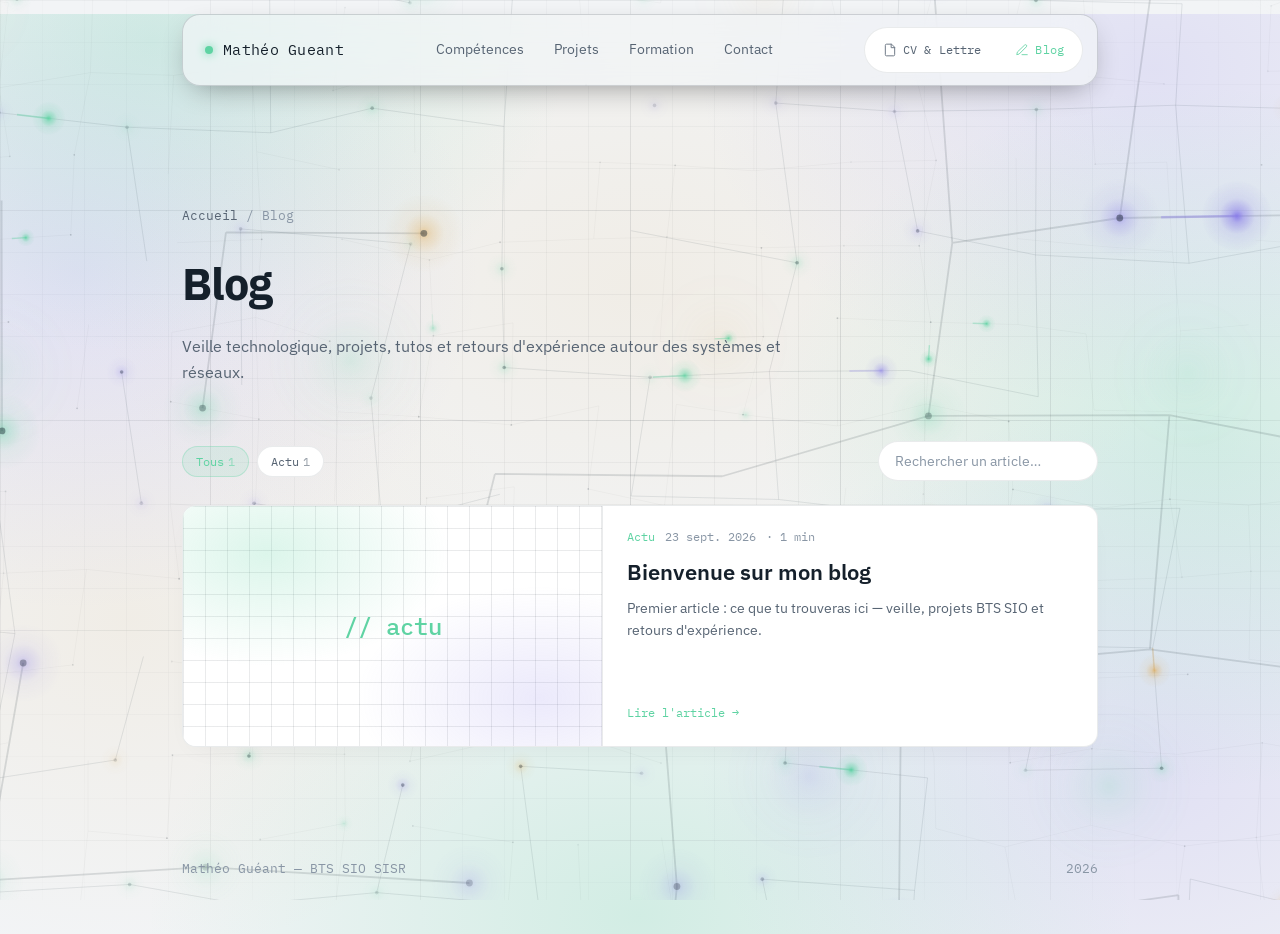
==== commit 39d2ff24: "Blog : CSS/JS déplacés dans css/ et js/" ====
--- a/blog/index.html
+++ b/blog/index.html
@@ -6,377 +6,8 @@
 <title>Blog — Mathéo Guéant</title>
 <link rel="icon" type="image/svg+xml" href="../assets/favicon.svg">
 <link rel="alternate icon" href="../assets/favicon.svg">
-<style>
-  @import url('https://fonts.googleapis.com/css2?family=IBM+Plex+Sans:wght@400;500;600;700&family=IBM+Plex+Mono:wght@400;500&display=swap');
-
-  :root {
-    --bg: #0A0E14;
-    --bg-soft: #0E141C;
-    --panel: #121A23;
-    --panel-hover: #16202B;
-    --ink: #EEF2F6;
-    --ink-dim: #93A2B4;
-    --ink-faint: #5C6B7E;
-    --signal: #5FD3A3;
-    --signal-dim: rgba(95,211,163,0.12);
-    --amber: #E0A649;
-    --violet: #8B7FE8;
-    --line: rgba(238,242,246,0.08);
-    --line-strong: rgba(238,242,246,0.15);
-    --shadow: rgba(0,0,0,0.35);
-    --header-bg: rgba(14,20,28,0.55);
-    --glow-a: rgba(95,211,163,0.16);
-    --glow-b: rgba(139,127,232,0.13);
-    --glow-c: rgba(224,166,73,0.07);
-  }
-  :root[data-theme="light"] {
-    --bg: #F2F4F6;
-    --bg-soft: #FFFFFF;
-    --panel: #FFFFFF;
-    --panel-hover: #F7F9FA;
-    --ink: #15202B;
-    --ink-dim: #576473;
-    --ink-faint: #8996A5;
-    --line: rgba(21,32,43,0.09);
-    --line-strong: rgba(21,32,43,0.17);
-    --shadow: rgba(21,32,43,0.08);
-    --header-bg: rgba(242,244,246,0.75);
-    --glow-a: rgba(95,211,163,0.22);
-    --glow-b: rgba(139,127,232,0.17);
-    --glow-c: rgba(224,166,73,0.09);
-  }
-  @media (prefers-color-scheme: light) {
-    :root:not([data-theme="dark"]) {
-      --bg: #F2F4F6;
-      --bg-soft: #FFFFFF;
-      --panel: #FFFFFF;
-      --panel-hover: #F7F9FA;
-      --ink: #15202B;
-      --ink-dim: #576473;
-      --ink-faint: #8996A5;
-      --line: rgba(21,32,43,0.09);
-      --line-strong: rgba(21,32,43,0.17);
-      --shadow: rgba(21,32,43,0.08);
-      --header-bg: rgba(242,244,246,0.75);
-      --glow-a: rgba(95,211,163,0.22);
-      --glow-b: rgba(139,127,232,0.17);
-      --glow-c: rgba(224,166,73,0.09);
-    }
-  }
-
-  * { box-sizing: border-box; margin: 0; padding: 0; }
-  html { scroll-behavior: smooth; }
-  body {
-    background: var(--bg);
-    color: var(--ink);
-    font-family: 'IBM Plex Sans', sans-serif;
-    line-height: 1.6;
-    -webkit-font-smoothing: antialiased;
-    position: relative;
-    overflow-x: hidden;
-  }
-  .mono { font-family: 'IBM Plex Mono', monospace; }
-  a { color: inherit; }
-  .wrap { max-width: 980px; margin: 0 auto; padding: 0 32px; position: relative; z-index: 1; }
-
-  .bg-glow {
-    position: absolute;
-    top: 0;
-    left: 0;
-    width: 100%;
-    height: 100%;
-    z-index: 0;
-    pointer-events: none;
-    background:
-      radial-gradient(640px 480px at 12% 3%, var(--glow-a), transparent 65%),
-      radial-gradient(700px 520px at 90% 6%, var(--glow-b), transparent 65%),
-      radial-gradient(780px 520px at 50% 30%, var(--glow-c), transparent 70%),
-      radial-gradient(620px 520px at 6% 28%, var(--glow-b), transparent 65%),
-      radial-gradient(680px 540px at 94% 46%, var(--glow-a), transparent 65%),
-      radial-gradient(640px 520px at 10% 66%, var(--glow-c), transparent 65%),
-      radial-gradient(700px 560px at 90% 82%, var(--glow-b), transparent 65%),
-      radial-gradient(760px 520px at 50% 98%, var(--glow-a), transparent 65%);
-  }
-
-  .bg-grid {
-    position: fixed;
-    inset: 0;
-    z-index: 0;
-    pointer-events: none;
-    background-image:
-      linear-gradient(var(--line) 1px, transparent 1px),
-      linear-gradient(90deg, var(--line) 1px, transparent 1px),
-      linear-gradient(var(--line-strong) 1px, transparent 1px),
-      linear-gradient(90deg, var(--line-strong) 1px, transparent 1px);
-    background-size: 42px 42px, 42px 42px, 210px 210px, 210px 210px;
-    background-position:
-      0 calc(var(--sy, 0) * -0.08px), 0 calc(var(--sy, 0) * -0.08px),
-      0 calc(var(--sy, 0) * -0.2px), 0 calc(var(--sy, 0) * -0.2px);
-    -webkit-mask-image: radial-gradient(ellipse 95% 85% at 50% 45%, #000 0%, transparent 100%);
-            mask-image: radial-gradient(ellipse 95% 85% at 50% 45%, #000 0%, transparent 100%);
-    opacity: 0.55;
-  }
-
-  #netbg {
-    position: fixed;
-    inset: 0;
-    z-index: 0;
-    width: 100%;
-    height: 100%;
-    pointer-events: none;
-  }
-
-  .bg-vignette {
-    position: fixed;
-    inset: 0;
-    z-index: 0;
-    pointer-events: none;
-    opacity: 0.65;
-    background: radial-gradient(ellipse 130% 110% at 50% 50%, transparent 58%, var(--bg) 100%);
-  }
-
-  header {
-    position: sticky;
-    top: 14px;
-    z-index: 10;
-    display: flex;
-    justify-content: space-between;
-    align-items: center;
-    margin-top: 14px;
-    padding: 12px 14px 12px 22px;
-    background: var(--header-bg);
-    backdrop-filter: blur(18px) saturate(160%);
-    -webkit-backdrop-filter: blur(18px) saturate(160%);
-    border: 1px solid var(--line-strong);
-    border-radius: 18px;
-    box-shadow:
-      0 10px 30px -12px rgba(0,0,0,0.45),
-      inset 0 1px 0 rgba(255,255,255,0.04);
-    transition: background 0.2s ease, border-color 0.2s ease;
-  }
-  .brand { display: flex; align-items: center; gap: 10px; }
-  .brand .dot { width: 8px; height: 8px; border-radius: 50%; background: var(--signal); box-shadow: 0 0 10px var(--signal); animation: pulse 2.4s ease-in-out infinite; }
-  .brand span { font-family: 'IBM Plex Mono', monospace; font-size: 0.94rem; letter-spacing: 0.02em; }
-  nav { display: flex; align-items: center; gap: 2px; }
-  nav a {
-    text-decoration: none;
-    padding: 8px 14px;
-    font-size: 0.85rem;
-    color: var(--ink-dim);
-    border-radius: 100px;
-    transition: color 0.15s ease, background 0.15s ease;
-  }
-  nav a:hover { color: var(--ink); background: var(--panel); }
-
-  .docs-group {
-    display: flex;
-    align-items: center;
-    gap: 6px;
-    padding: 4px;
-    border-radius: 100px;
-    border: 1px solid var(--line);
-    background: var(--panel);
-    box-shadow: inset 0 1px 0 rgba(255,255,255,0.02);
-  }
-  .doc-pill {
-    display: inline-flex;
-    align-items: center;
-    gap: 6px;
-    padding: 7px 13px;
-    border-radius: 100px;
-    font-family: 'IBM Plex Mono', monospace;
-    font-size: 0.78rem;
-    letter-spacing: 0.01em;
-    color: var(--ink-dim);
-    text-decoration: none;
-    border: 1px solid transparent;
-    transition: color 0.15s ease, background 0.15s ease, border-color 0.15s ease, transform 0.15s ease;
-    white-space: nowrap;
-  }
-  .doc-pill svg { width: 14px; height: 14px; flex-shrink: 0; opacity: 0.85; }
-  .doc-pill:hover {
-    color: var(--signal);
-    background: var(--signal-dim);
-    border-color: rgba(95,211,163,0.28);
-    transform: translateY(-1px);
-  }
-  .doc-pill:hover svg { opacity: 1; }
-  .doc-pill-live { color: var(--signal); }
-  .doc-pill-dot {
-    width: 6px;
-    height: 6px;
-    border-radius: 50%;
-    background: var(--signal);
-    box-shadow: 0 0 8px var(--signal);
-    animation: pulse 2.4s ease-in-out infinite;
-  }
-
-  @keyframes pulse { 0%, 100% { opacity: 1; } 50% { opacity: 0.4; } }
-
-  .btn {
-    display: inline-flex;
-    align-items: center;
-    gap: 8px;
-    padding: 12px 22px;
-    border-radius: 9px;
-    font-size: 0.9rem;
-    text-decoration: none;
-    font-weight: 500;
-    transition: transform 0.15s ease, background 0.15s ease, border-color 0.15s ease, box-shadow 0.15s ease;
-  }
-  .btn-primary { background: var(--signal); color: #0A0E14; box-shadow: 0 4px 18px -6px rgba(95,211,163,0.5); }
-  .btn-primary:hover { transform: translateY(-1px); background: #74dbb0; box-shadow: 0 6px 22px -6px rgba(95,211,163,0.6); }
-  .btn-ghost { border: 1px solid var(--line-strong); color: var(--ink); }
-  .btn-ghost:hover { border-color: var(--signal); color: var(--signal); }
-
-  section { padding: 76px 0; border-top: 1px solid var(--line); }
-
-  footer { padding: 32px 0 54px; display: flex; justify-content: space-between; color: var(--ink-faint); font-size: 0.8rem; font-family: 'IBM Plex Mono', monospace; }
-
-
-  /* ================= BLOG ================= */
-  .subpage-hero { padding: 120px 0 20px; }
-  .breadcrumb { font-family: 'IBM Plex Mono', monospace; font-size: 0.8rem; color: var(--ink-faint); margin-bottom: 22px; }
-  .breadcrumb a { color: var(--ink-dim); text-decoration: none; }
-  .breadcrumb a:hover { color: var(--signal); }
-  .subpage-hero h1 { font-size: clamp(2rem, 4.4vw, 2.8rem); font-weight: 700; letter-spacing: -0.02em; margin-bottom: 14px; }
-  .subpage-hero p { color: var(--ink-dim); max-width: 60ch; font-size: 1rem; }
-
-  .toolbar { display: flex; justify-content: space-between; align-items: center; gap: 14px; flex-wrap: wrap; margin: 36px 0 24px; }
-  .filters { display: flex; flex-wrap: wrap; gap: 8px; }
-  .chip {
-    font-family: 'IBM Plex Mono', monospace; font-size: 0.76rem; cursor: pointer;
-    padding: 7px 13px; border-radius: 100px; color: var(--ink-dim);
-    background: var(--panel); border: 1px solid var(--line);
-    transition: color 0.15s ease, border-color 0.15s ease, background 0.15s ease;
-  }
-  .chip:hover { color: var(--ink); border-color: var(--line-strong); }
-  .chip.active { color: var(--signal); background: var(--signal-dim); border-color: rgba(95,211,163,0.3); }
-  .chip .n { opacity: 0.6; margin-left: 4px; }
-  .search {
-    font: inherit; font-size: 0.86rem; color: var(--ink);
-    background: var(--panel); border: 1px solid var(--line); border-radius: 100px;
-    padding: 8px 16px; width: 220px; max-width: 100%;
-  }
-  .search::placeholder { color: var(--ink-faint); }
-  .search:focus { outline: none; border-color: var(--signal); }
-
-  .posts { display: grid; grid-template-columns: repeat(2, 1fr); gap: 18px; padding-bottom: 80px; }
-  .post-card {
-    display: flex; flex-direction: column; text-decoration: none; overflow: hidden;
-    background: var(--panel); border: 1px solid var(--line); border-radius: 14px;
-    box-shadow: 0 10px 26px -14px var(--shadow);
-    transition: border-color 0.18s ease, transform 0.18s ease, background 0.18s ease;
-  }
-  .post-card:hover { border-color: rgba(95,211,163,0.32); background: var(--panel-hover); transform: translateY(-3px); }
-  .post-card.featured { grid-column: 1 / -1; flex-direction: row; }
-  .post-cover { aspect-ratio: 16/9; background: var(--bg-soft); border-bottom: 1px solid var(--line); overflow: hidden; position: relative; flex-shrink: 0; }
-  .post-cover img { width: 100%; height: 100%; object-fit: cover; display: block; }
-  .post-cover .ph {
-    position: absolute; inset: 0; display: flex; align-items: center; justify-content: center;
-    font-family: 'IBM Plex Mono', monospace; font-size: 1.5rem; font-weight: 500; color: var(--signal);
-    background:
-      radial-gradient(260px 160px at 20% 20%, var(--glow-a), transparent 70%),
-      radial-gradient(260px 160px at 85% 80%, var(--glow-b), transparent 70%),
-      linear-gradient(var(--line) 1px, transparent 1px) 0 0 / 22px 22px,
-      linear-gradient(90deg, var(--line) 1px, transparent 1px) 0 0 / 22px 22px;
-  }
-  .post-card.featured .post-cover { width: 46%; aspect-ratio: auto; min-height: 240px; border-bottom: none; border-right: 1px solid var(--line); }
-  .post-body { padding: 22px 24px 24px; display: flex; flex-direction: column; gap: 10px; flex: 1; }
-  .post-meta { display: flex; align-items: center; gap: 10px; flex-wrap: wrap; font-family: 'IBM Plex Mono', monospace; font-size: 0.72rem; color: var(--ink-faint); }
-  .cat { color: var(--signal); }
-  .post-card h2 { font-size: 1.1rem; font-weight: 600; line-height: 1.35; color: var(--ink); }
-  .post-card.featured h2 { font-size: 1.4rem; }
-  .post-card p { font-size: 0.88rem; color: var(--ink-dim); }
-  .post-more { margin-top: auto; padding-top: 6px; font-family: 'IBM Plex Mono', monospace; font-size: 0.75rem; color: var(--signal); }
-
-  .empty {
-    grid-column: 1 / -1; border: 1px dashed var(--line-strong); border-radius: 14px; padding: 48px 24px;
-    text-align: center; color: var(--ink-faint); font-size: 0.92rem; background: var(--panel);
-  }
-  .empty .mono { display: block; font-size: 0.74rem; margin-bottom: 6px; }
-
-  /* Article */
-  .article { max-width: 740px; margin: 0 auto; padding: 110px 0 60px; }
-  .back { display: inline-flex; align-items: center; gap: 6px; font-family: 'IBM Plex Mono', monospace; font-size: 0.8rem; color: var(--ink-dim); text-decoration: none; margin-bottom: 26px; }
-  .back:hover { color: var(--signal); }
-  .article h1 { font-size: clamp(1.9rem, 4.2vw, 2.6rem); font-weight: 700; letter-spacing: -0.02em; line-height: 1.15; margin: 14px 0 16px; }
-  .article .lead { color: var(--ink-dim); font-size: 1.05rem; }
-  .article .cover { margin: 30px 0 6px; border-radius: 14px; overflow: hidden; border: 1px solid var(--line); }
-  .article .cover img { width: 100%; display: block; }
-  .tags { list-style: none; display: flex; flex-wrap: wrap; gap: 8px; margin-top: 18px; }
-  .tags li { font-family: 'IBM Plex Mono', monospace; font-size: 0.74rem; color: var(--ink-dim); background: var(--panel); border: 1px solid var(--line); padding: 4px 10px; border-radius: 100px; }
-
-  .prose {
-    margin-top: 30px; padding: 36px; border-radius: 16px;
-    background: var(--panel); border: 1px solid var(--line); box-shadow: 0 12px 30px -14px var(--shadow);
-    color: var(--ink-dim); font-size: 0.98rem; line-height: 1.75;
-  }
-  .prose > * + * { margin-top: 16px; }
-  .prose h2 { color: var(--ink); font-size: 1.3rem; font-weight: 700; letter-spacing: -0.01em; margin-top: 34px; }
-  .prose h3 { color: var(--ink); font-size: 1.05rem; font-weight: 600; margin-top: 26px; }
-  .prose h2:first-child, .prose h3:first-child { margin-top: 0; }
-  .prose strong { color: var(--ink); }
-  .prose a { color: var(--signal); }
-  .prose ul, .prose ol { padding-left: 22px; }
-  .prose li + li { margin-top: 6px; }
-  .prose li::marker { color: var(--signal); }
-  .prose code { font-family: 'IBM Plex Mono', monospace; font-size: 0.86em; background: var(--bg-soft); border: 1px solid var(--line); padding: 1px 6px; border-radius: 5px; color: var(--ink); }
-  .prose pre { background: var(--bg); border: 1px solid var(--line-strong); border-radius: 10px; padding: 16px 18px; overflow-x: auto; }
-  .prose pre code { background: none; border: none; padding: 0; font-size: 0.84rem; line-height: 1.6; }
-  .prose blockquote { border-left: 3px solid var(--signal); padding: 4px 0 4px 16px; color: var(--ink); font-style: italic; }
-  .prose img { max-width: 100%; border-radius: 10px; border: 1px solid var(--line); display: block; cursor: zoom-in; }
-  .prose figure figcaption { font-size: 0.8rem; color: var(--ink-faint); margin-top: 6px; text-align: center; }
-  .prose hr { border: none; border-top: 1px solid var(--line-strong); margin: 28px 0; }
-  .prose table { width: 100%; border-collapse: collapse; font-size: 0.9rem; }
-  .prose th, .prose td { border: 1px solid var(--line-strong); padding: 8px 10px; text-align: left; }
-  .prose th { color: var(--ink); background: var(--bg-soft); }
-
-  .post-nav { display: grid; grid-template-columns: 1fr 1fr; gap: 14px; margin-top: 28px; }
-  .post-nav a { display: flex; flex-direction: column; gap: 4px; padding: 16px 18px; border-radius: 12px; text-decoration: none; background: var(--panel); border: 1px solid var(--line); transition: border-color 0.15s ease; }
-  .post-nav a:hover { border-color: rgba(95,211,163,0.32); }
-  .post-nav .lbl { font-family: 'IBM Plex Mono', monospace; font-size: 0.72rem; color: var(--ink-faint); }
-  .post-nav .t { font-size: 0.9rem; color: var(--ink); }
-  .post-nav .next { text-align: right; grid-column: 2; }
-
-  .lightbox { display: none; position: fixed; inset: 0; z-index: 100; background: rgba(5,7,11,0.88); backdrop-filter: blur(6px); align-items: center; justify-content: center; padding: 24px; cursor: zoom-out; }
-  .lightbox.open { display: flex; }
-  .lightbox img { max-width: 92vw; max-height: 86vh; border-radius: 12px; }
-
-  [hidden] { display: none !important; }
-
-  @media print {
-    header, #netbg, .bg-glow, .bg-grid, .bg-vignette, footer, .back, .post-nav { display: none !important; }
-    body { background: #fff; color: #111; }
-    .prose { box-shadow: none; border: none; padding: 0; }
-  }
-  @media (max-width: 760px) {
-    .wrap { padding: 0 16px; }
-    nav a { padding: 8px 10px; }
-    header { flex-wrap: wrap; gap: 10px; }
-    nav { order: 3; width: 100%; justify-content: center; }
-    .docs-group { margin-left: auto; }
-    .doc-pill span { display: none; }
-    .doc-pill { padding: 8px; }
-    .doc-pill svg, .doc-pill-dot { margin: 0; }
-    footer { flex-direction: column; gap: 8px; }
-    .subpage-hero { padding-top: 84px; }
-    .article { padding-top: 84px; }
-    .posts { grid-template-columns: 1fr; }
-    .post-card.featured { flex-direction: column; }
-    .post-card.featured .post-cover { width: 100%; aspect-ratio: 16/9; min-height: 0; border-right: none; border-bottom: 1px solid var(--line); }
-    .search { width: 100%; }
-    .prose { padding: 22px; }
-    .post-nav { grid-template-columns: 1fr; }
-    .post-nav .next { grid-column: 1; }
-  }
-  :focus-visible { outline: 2px solid var(--signal); outline-offset: 3px; }
-  @media (prefers-reduced-motion: reduce) {
-    * { animation: none !important; transition: none !important; }
-    html { scroll-behavior: auto; }
-    #netbg { display: none; }
-  }
-</style>
+<link rel="stylesheet" href="../css/style.css">
+<link rel="stylesheet" href="../css/blog.css">
 </head>
 <body>
 
@@ -435,404 +66,11 @@
 
 <div class="lightbox" id="lightbox" onclick="this.classList.remove('open')"><img alt=""></div>
 
-<script>
-/* =====================================================================
-   ARTICLES DU BLOG — POUR AJOUTER UN ARTICLE, COPIE UN BLOC { ... }
-   ---------------------------------------------------------------------
-   id        : identifiant unique, sans espace ni accent (sert au lien)
-   titre     : titre de l'article
-   date      : format "AAAA-MM-JJ" (les articles sont triés tout seuls)
-   categorie : ex "Veille", "Projet", "Tuto", "Stage", "Cyber"...
-   resume    : 1 à 2 phrases affichées sur la carte
-   image     : optionnel, ex "img/mon-image.png" (dossier /blog/img/)
-   tags      : optionnel, ex ["Linux", "Réseau"]
-   brouillon : mets true pour cacher l'article sans le supprimer
-   contenu   : le texte de l'article en HTML, entre ` ` (backticks).
-               Balises utiles : <h2> <h3> <p> <ul><li> <strong>
-               <a href=""> <code> <pre><code>...</code></pre>
-               <blockquote> <img src="img/x.png" alt="">
-   ===================================================================== */
+<script src="../js/data/articles.js"></script>
 
-var ARTICLES = [
-  {
-    id: "bienvenue",
-    titre: "Bienvenue sur mon blog",
-    date: "2026-09-23",
-    categorie: "Actu",
-    resume: "Premier article : ce que tu trouveras ici — veille, projets BTS SIO et retours d'expérience.",
-    image: "",
-    tags: ["BTS SIO", "SISR"],
-    brouillon: false,
-    contenu: `
-      <p>Bienvenue sur mon blog ! J'y publie mes articles de <strong>veille technologique</strong>, mes projets réalisés en BTS SIO option SISR et mes retours d'expérience de stage.</p>
-      <h2>Ce que tu vas trouver ici</h2>
-      <ul>
-        <li>De la veille sur les réseaux, la cybersécurité et l'administration système</li>
-        <li>Des tutos pas à pas (Windows Server, Linux, virtualisation…)</li>
-        <li>Le détail de mes projets</li>
-      </ul>
-      <p>Bonne lecture !</p>
-    `
-  },
+<script src="../js/blog.js"></script>
 
-  // ---- MODÈLE : copie ce bloc (avec la virgule) pour un nouvel article ----
-  {
-    id: "mon-article",
-    titre: "Titre de l'article",
-    date: "2026-10-01",
-    categorie: "Veille",
-    resume: "Résumé court de l'article.",
-    image: "",
-    tags: [],
-    brouillon: true,   // ← passe à false pour le publier
-    contenu: `
-      <p>Ton texte ici.</p>
-    `
-  },
-];
-/* ======================= FIN DES ARTICLES ============================ */
-</script>
-
-<script>
-(function () {
-  var $ = function (id) { return document.getElementById(id); };
-  var MOIS = ['janv.', 'févr.', 'mars', 'avr.', 'mai', 'juin', 'juil.', 'août', 'sept.', 'oct.', 'nov.', 'déc.'];
-  function fmt(d) { var p = String(d || '').split('-'); return p.length === 3 ? (+p[2]) + ' ' + MOIS[+p[1] - 1] + ' ' + p[0] : d; }
-  function words(html) { var t = String(html || '').replace(/<[^>]+>/g, ' ').trim(); return t ? t.split(/\s+/).length : 0; }
-  function read(a) { return Math.max(1, Math.round(words(a.contenu) / 200)) + ' min'; }
-  function norm(s) { return String(s || '').toLowerCase().normalize('NFD').replace(/[̀-ͯ]/g, ''); }
-
-  var posts = ARTICLES.filter(function (a) { return a && !a.brouillon; })
-    .sort(function (a, b) { return String(b.date).localeCompare(String(a.date)); });
-
-  var cat = 'Tous', query = '';
-
-  function cover(a) {
-    return '<div class="post-cover">' + (a.image
-      ? '<img src="' + a.image + '" alt="" loading="lazy">'
-      : '<div class="ph">// ' + (a.categorie || 'blog').toLowerCase() + '</div>') + '</div>';
-  }
-
-  function renderFilters() {
-    var counts = { 'Tous': posts.length };
-    posts.forEach(function (a) { var c = a.categorie || 'Divers'; counts[c] = (counts[c] || 0) + 1; });
-    $('filters').innerHTML = Object.keys(counts).map(function (c) {
-      return '<button class="chip' + (c === cat ? ' active' : '') + '" data-cat="' + c + '">' + c + '<span class="n">' + counts[c] + '</span></button>';
-    }).join('');
-    $('filters').querySelectorAll('.chip').forEach(function (b) {
-      b.onclick = function () { cat = b.dataset.cat; renderFilters(); renderList(); };
-    });
-  }
-
-  function renderList() {
-    var q = norm(query);
-    var list = posts.filter(function (a) {
-      if (cat !== 'Tous' && (a.categorie || 'Divers') !== cat) return false;
-      if (!q) return true;
-      return norm(a.titre + ' ' + a.resume + ' ' + (a.tags || []).join(' ') + ' ' + a.categorie).indexOf(q) !== -1;
-    });
-    if (!posts.length) { $('posts').innerHTML = '<div class="empty"><span class="mono">// blog</span>Aucun article pour le moment.</div>'; return; }
-    if (!list.length) { $('posts').innerHTML = '<div class="empty"><span class="mono">// 0 résultat</span>Aucun article ne correspond à ta recherche.</div>'; return; }
-    $('posts').innerHTML = list.map(function (a, i) {
-      var feat = i === 0 && cat === 'Tous' && !q;
-      return '<a class="post-card' + (feat ? ' featured' : '') + '" href="#' + a.id + '">' + cover(a) +
-        '<div class="post-body"><div class="post-meta"><span class="cat">' + (a.categorie || 'Divers') + '</span><span>' + fmt(a.date) + '</span><span>· ' + read(a) + '</span></div>' +
-        '<h2>' + a.titre + '</h2><p>' + (a.resume || '') + '</p><span class="post-more">Lire l\'article →</span></div></a>';
-    }).join('');
-  }
-
-  function renderPost(a) {
-    var i = posts.indexOf(a);
-    var newer = posts[i - 1], older = posts[i + 1];
-    var nav = '<div class="post-nav">' +
-      (older ? '<a href="#' + older.id + '"><span class="lbl">← Article précédent</span><span class="t">' + older.titre + '</span></a>' : '') +
-      (newer ? '<a class="next" href="#' + newer.id + '"><span class="lbl">Article suivant →</span><span class="t">' + newer.titre + '</span></a>' : '') +
-      '</div>';
-    $('view-post').innerHTML =
-      '<a class="back" href="#">← Tous les articles</a>' +
-      '<div class="post-meta"><span class="cat">' + (a.categorie || 'Divers') + '</span><span>' + fmt(a.date) + '</span><span>· ' + read(a) + ' de lecture</span></div>' +
-      '<h1>' + a.titre + '</h1>' + (a.resume ? '<p class="lead">' + a.resume + '</p>' : '') +
-      (a.tags && a.tags.length ? '<ul class="tags">' + a.tags.map(function (t) { return '<li>#' + t + '</li>'; }).join('') + '</ul>' : '') +
-      (a.image ? '<div class="cover"><img src="' + a.image + '" alt=""></div>' : '') +
-      '<div class="prose">' + a.contenu + '</div>' + nav;
-    $('view-post').querySelectorAll('.prose img').forEach(function (img) {
-      img.onclick = function () { var lb = $('lightbox'); lb.querySelector('img').src = img.src; lb.classList.add('open'); };
-    });
-    document.title = a.titre + ' — Blog — Mathéo Guéant';
-  }
-
-  function route() {
-    var id = decodeURIComponent(location.hash.slice(1));
-    var a = posts.filter(function (p) { return p.id === id; })[0];
-    $('view-list').hidden = !!a;
-    $('view-post').hidden = !a;
-    if (a) { renderPost(a); window.scrollTo(0, 0); }
-    else document.title = 'Blog — Mathéo Guéant';
-  }
-
-  $('search').addEventListener('input', function (e) { query = e.target.value; renderList(); });
-  document.addEventListener('keydown', function (e) { if (e.key === 'Escape') $('lightbox').classList.remove('open'); });
-  window.addEventListener('hashchange', route);
-
-  renderFilters();
-  renderList();
-  route();
-})();
-</script>
-
-<script>
-(function () {
-  var canvas = document.getElementById('netbg');
-  if (!canvas) return;
-  if (window.matchMedia('(prefers-reduced-motion: reduce)').matches) return;
-
-  var ctx = canvas.getContext('2d');
-  var root = document.documentElement;
-  var lightMQ = window.matchMedia('(prefers-color-scheme: light)');
-  var TAU = Math.PI * 2;
-  var w, h, dpr;
-  var sy = window.pageYOffset || 0;
-  var mx = 0, my = 0, tmx = 0, tmy = 0, last = 0;
-  var layers = [];
-
-  var COLORS = {
-    signal: '95,211,163',
-    amber: '224,166,73',
-    violet: '139,127,232',
-    inkD: '238,242,246',
-    inkL: '21,32,43'
-  };
-
-  var LAYERS = [
-    { cell: 84,  par: 0.05, drift: 3,  line: 0.05, lw: 0.6, nr: 0.9, na: 0.22, halo: 0,  ha: 0,    hs: 9,  tail: 14, sp: 0.5, keep: 0.55, pf: 0.05, on: 0.5 },
-    { cell: 130, par: 0.16, drift: 6,  line: 0.09, lw: 1,   nr: 1.8, na: 0.34, halo: 16, ha: 0.30, hs: 17, tail: 32, sp: 0.9, keep: 0.50, pf: 0.07, on: 0.5 },
-    { cell: 230, par: 0.42, drift: 11, line: 0.13, lw: 1.8, nr: 3.4, na: 0.48, halo: 40, ha: 0.55, hs: 36, tail: 76, sp: 1.5, keep: 0.42, pf: 0.10, on: 0.6 },
-    { cell: 380, par: 0.80, drift: 16, line: 0,    lw: 0,   nr: 0,   na: 0,    halo: 90, ha: 0.16, hs: 0,  tail: 0,  sp: 0,   keep: 0,    pf: 0,    on: 0.45 }
-  ];
-
-  var sprites = {};
-  Object.keys(COLORS).forEach(function (k) { sprites[k] = makeSprite(COLORS[k]); });
-
-  function makeSprite(rgb) {
-    var s = document.createElement('canvas');
-    s.width = s.height = 64;
-    var g = s.getContext('2d');
-    var grad = g.createRadialGradient(32, 32, 0, 32, 32, 32);
-    grad.addColorStop(0, 'rgba(' + rgb + ',1)');
-    grad.addColorStop(0.18, 'rgba(' + rgb + ',0.55)');
-    grad.addColorStop(0.5, 'rgba(' + rgb + ',0.14)');
-    grad.addColorStop(1, 'rgba(' + rgb + ',0)');
-    g.fillStyle = grad;
-    g.fillRect(0, 0, 64, 64);
-    return s;
-  }
-
-  function pickHue() {
-    var r = Math.random();
-    return r < 0.5 ? 'signal' : (r < 0.78 ? 'violet' : 'amber');
-  }
-  function pulseHue() {
-    var r = Math.random();
-    return r < 0.72 ? 'signal' : (r < 0.86 ? 'amber' : 'violet');
-  }
-
-  function resize() {
-    dpr = Math.min(window.devicePixelRatio || 1, 2);
-    w = window.innerWidth;
-    h = window.innerHeight;
-    canvas.width = w * dpr;
-    canvas.height = h * dpr;
-    canvas.style.width = w + 'px';
-    canvas.style.height = h + 'px';
-    ctx.setTransform(dpr, 0, 0, dpr, 0, 0);
-  }
-
-  function addEdge(L, a, b) {
-    var A = L.nodes[a], B = L.nodes[b];
-    var dx = B.x - A.x, dy = B.y - A.y;
-    if (dy < -L.tileH / 2) dy += L.tileH;
-    L.edges.push({ a: a, b: b, len: Math.sqrt(dx * dx + dy * dy) || 1, ax: 0, ay: 0, bx: 0, by: 0 });
-  }
-
-  function spawn(L, startRandom) {
-    L.pulses.push({
-      e: L.edges[(Math.random() * L.edges.length) | 0],
-      t: startRandom ? Math.random() : 0,
-      v: (0.4 + Math.random() * 0.5) * L.sp,
-      hue: pulseHue()
-    });
-  }
-
-  function build() {
-    var k = w < 760 ? 0.72 : 1;
-    layers = LAYERS.map(function (cfg) {
-      var L = {}, key;
-      for (key in cfg) L[key] = cfg[key];
-      L.cell = cfg.cell * k;
-      L.halo = cfg.halo * k;
-      var cols = Math.ceil(w / L.cell) + 3;
-      var rows = Math.ceil((h + 2 * L.cell) / L.cell) + 1;
-      L.tileH = rows * L.cell;
-      L.nodes = [];
-      L.edges = [];
-      L.pulses = [];
-
-      var grid = [], jit = L.cell * 0.32, gx, gy;
-      for (gy = 0; gy < rows; gy++) {
-        grid[gy] = [];
-        for (gx = 0; gx < cols; gx++) {
-          grid[gy][gx] = L.nodes.length;
-          L.nodes.push({
-            x: (gx - 1) * L.cell + (Math.random() - 0.5) * jit,
-            y: gy * L.cell + (Math.random() - 0.5) * jit,
-            on: Math.random() < L.on,
-            ph: Math.random() * TAU,
-            tw: 0.5 + Math.random() * 1.3,
-            hue: pickHue()
-          });
-        }
-      }
-
-      if (L.keep) {
-        for (gy = 0; gy < rows; gy++) {
-          for (gx = 0; gx < cols; gx++) {
-            var a = grid[gy][gx];
-            if (gx < cols - 1 && Math.random() < L.keep) addEdge(L, a, grid[gy][gx + 1]);
-            if (Math.random() < L.keep) addEdge(L, a, grid[(gy + 1) % rows][gx]);
-          }
-        }
-      }
-
-      L.pos = new Float32Array(L.nodes.length * 2);
-      if (L.pf && L.edges.length) {
-        var count = Math.max(5, Math.round(L.edges.length * L.pf));
-        for (var i = 0; i < count; i++) spawn(L, true);
-      }
-      return L;
-    });
-  }
-
-  function draw(now, dt) {
-    var theme = root.getAttribute('data-theme');
-    var light = theme === 'light' || (theme !== 'dark' && lightMQ.matches);
-    var ink = light ? COLORS.inkL : COLORS.inkD;
-
-    ctx.clearRect(0, 0, w, h);
-    ctx.globalCompositeOperation = light ? 'source-over' : 'lighter';
-
-    for (var li = 0; li < layers.length; li++) {
-      var L = layers[li], nodes = L.nodes, edges = L.edges, P = L.pos;
-      var i, e, n, ax, ay, bx, by;
-      var off = sy * L.par + now * 0.001 * L.drift;
-      var ox = mx * L.par * 60, oy = my * L.par * 40;
-      var half = L.tileH / 2;
-
-      for (i = 0; i < nodes.length; i++) {
-        n = nodes[i];
-        P[2 * i] = n.x + ox;
-        P[2 * i + 1] = (((n.y - off) % L.tileH) + L.tileH) % L.tileH - L.cell + oy;
-      }
-
-      if (L.line) {
-        ctx.lineWidth = L.lw;
-        ctx.strokeStyle = 'rgba(' + ink + ',' + L.line + ')';
-        ctx.beginPath();
-        for (i = 0; i < edges.length; i++) {
-          e = edges[i];
-          ax = P[2 * e.a]; ay = P[2 * e.a + 1];
-          bx = P[2 * e.b]; by = P[2 * e.b + 1];
-          if (by - ay > half) by -= L.tileH;
-          else if (by - ay < -half) by += L.tileH;
-          e.ax = ax; e.ay = ay; e.bx = bx; e.by = by;
-          ctx.moveTo(ax, ay);
-          ctx.lineTo(bx, by);
-        }
-        ctx.stroke();
-      }
-
-      var pad = L.halo + 8;
-      for (i = 0; i < nodes.length; i++) {
-        n = nodes[i];
-        if (!n.on) continue;
-        var x = P[2 * i], y = P[2 * i + 1];
-        if (x < -pad || x > w + pad || y < -pad || y > h + pad) continue;
-        var tw = 0.65 + 0.35 * Math.sin(now * 0.001 * n.tw + n.ph);
-        if (L.halo) {
-          ctx.globalAlpha = L.ha * tw;
-          ctx.drawImage(sprites[n.hue], x - L.halo, y - L.halo, L.halo * 2, L.halo * 2);
-        }
-        if (L.nr) {
-          ctx.globalAlpha = 1;
-          ctx.fillStyle = 'rgba(' + ink + ',' + (L.na * tw).toFixed(3) + ')';
-          ctx.beginPath();
-          ctx.arc(x, y, L.nr, 0, TAU);
-          ctx.fill();
-        }
-      }
-      ctx.globalAlpha = 1;
-
-      for (i = L.pulses.length - 1; i >= 0; i--) {
-        var p = L.pulses[i];
-        e = p.e;
-        p.t += p.v * dt / e.len;
-        if (p.t >= 1) { L.pulses.splice(i, 1); spawn(L, false); continue; }
-        var fade = Math.sin(p.t * Math.PI);
-        var px = e.ax + (e.bx - e.ax) * p.t;
-        var py = e.ay + (e.by - e.ay) * p.t;
-        var tt = Math.max(0, p.t - L.tail / e.len);
-        var tx = e.ax + (e.bx - e.ax) * tt;
-        var ty = e.ay + (e.by - e.ay) * tt;
-
-        ctx.strokeStyle = 'rgba(' + COLORS[p.hue] + ',' + (0.4 * fade).toFixed(3) + ')';
-        ctx.lineWidth = L.lw + 0.8;
-        ctx.beginPath();
-        ctx.moveTo(tx, ty);
-        ctx.lineTo(px, py);
-        ctx.stroke();
-
-        ctx.globalAlpha = 0.2 + 0.8 * fade;
-        ctx.drawImage(sprites[p.hue], px - L.hs, py - L.hs, L.hs * 2, L.hs * 2);
-        ctx.globalAlpha = 1;
-      }
-    }
-    ctx.globalCompositeOperation = 'source-over';
-  }
-
-  function frame(now) {
-    var dt = last ? Math.min(3, (now - last) / 16.667) : 1;
-    last = now;
-    mx += (tmx - mx) * 0.05 * dt;
-    my += (tmy - my) * 0.05 * dt;
-    draw(now, dt);
-    requestAnimationFrame(frame);
-  }
-
-  window.addEventListener('scroll', function () {
-    sy = window.pageYOffset || 0;
-    root.style.setProperty('--sy', sy);
-  }, { passive: true });
-
-  window.addEventListener('pointermove', function (ev) {
-    if (ev.pointerType === 'touch') return;
-    tmx = (ev.clientX / w - 0.5) * 2;
-    tmy = (ev.clientY / h - 0.5) * 2;
-  }, { passive: true });
-
-  var resizeTimer;
-  window.addEventListener('resize', function () {
-    clearTimeout(resizeTimer);
-    resizeTimer = setTimeout(function () {
-      resize();
-      build();
-    }, 200);
-  });
-
-  root.style.setProperty('--sy', sy);
-  resize();
-  build();
-  requestAnimationFrame(frame);
-})();
-</script>
+<script src="../js/background.js"></script>
 
 </body>
 </html>
--- a/css/style.css
+++ b/css/style.css
@@ -0,0 +1,267 @@
+@import url('https://fonts.googleapis.com/css2?family=IBM+Plex+Sans:wght@400;500;600;700&family=IBM+Plex+Mono:wght@400;500&display=swap');
+
+/* ==========================================================
+   Mathéo Guéant — Portfolio
+   Styles communs à toutes les pages (thème, fond, en-tête, boutons, pied de page)
+   ========================================================== */
+
+:root {
+  --bg: #0A0E14;
+  --bg-soft: #0E141C;
+  --panel: #121A23;
+  --panel-hover: #16202B;
+  --ink: #EEF2F6;
+  --ink-dim: #93A2B4;
+  --ink-faint: #5C6B7E;
+  --signal: #5FD3A3;
+  --signal-dim: rgba(95,211,163,0.12);
+  --amber: #E0A649;
+  --violet: #8B7FE8;
+  --line: rgba(238,242,246,0.08);
+  --line-strong: rgba(238,242,246,0.15);
+  --shadow: rgba(0,0,0,0.35);
+  --header-bg: rgba(14,20,28,0.55);
+  --glow-a: rgba(95,211,163,0.16);
+  --glow-b: rgba(139,127,232,0.13);
+  --glow-c: rgba(224,166,73,0.07);
+}
+
+:root[data-theme="light"] {
+  --bg: #F2F4F6;
+  --bg-soft: #FFFFFF;
+  --panel: #FFFFFF;
+  --panel-hover: #F7F9FA;
+  --ink: #15202B;
+  --ink-dim: #576473;
+  --ink-faint: #8996A5;
+  --line: rgba(21,32,43,0.09);
+  --line-strong: rgba(21,32,43,0.17);
+  --shadow: rgba(21,32,43,0.08);
+  --header-bg: rgba(242,244,246,0.75);
+  --glow-a: rgba(95,211,163,0.22);
+  --glow-b: rgba(139,127,232,0.17);
+  --glow-c: rgba(224,166,73,0.09);
+}
+
+@media (prefers-color-scheme: light) {
+  :root:not([data-theme="dark"]) {
+    --bg: #F2F4F6;
+    --bg-soft: #FFFFFF;
+    --panel: #FFFFFF;
+    --panel-hover: #F7F9FA;
+    --ink: #15202B;
+    --ink-dim: #576473;
+    --ink-faint: #8996A5;
+    --line: rgba(21,32,43,0.09);
+    --line-strong: rgba(21,32,43,0.17);
+    --shadow: rgba(21,32,43,0.08);
+    --header-bg: rgba(242,244,246,0.75);
+    --glow-a: rgba(95,211,163,0.22);
+    --glow-b: rgba(139,127,232,0.17);
+    --glow-c: rgba(224,166,73,0.09);
+  }
+}
+
+* { box-sizing: border-box; margin: 0; padding: 0; }
+
+html { scroll-behavior: smooth; }
+
+body {
+  background: var(--bg);
+  color: var(--ink);
+  font-family: 'IBM Plex Sans', sans-serif;
+  line-height: 1.6;
+  -webkit-font-smoothing: antialiased;
+  position: relative;
+  overflow-x: hidden;
+}
+
+.mono { font-family: 'IBM Plex Mono', monospace; }
+
+a { color: inherit; }
+
+.wrap { max-width: 980px; margin: 0 auto; padding: 0 32px; position: relative; z-index: 1; }
+
+/* ---- Background layers ---- */
+/* Halos colorés répartis sur TOUTE la hauteur de la page (ils défilent avec le contenu) */
+.bg-glow {
+  position: absolute;
+  top: 0;
+  left: 0;
+  width: 100%;
+  height: 100%;
+  z-index: 0;
+  pointer-events: none;
+  background:
+    radial-gradient(640px 480px at 12% 3%, var(--glow-a), transparent 65%),
+    radial-gradient(700px 520px at 90% 6%, var(--glow-b), transparent 65%),
+    radial-gradient(780px 520px at 50% 30%, var(--glow-c), transparent 70%),
+    radial-gradient(620px 520px at 6% 28%, var(--glow-b), transparent 65%),
+    radial-gradient(680px 540px at 94% 46%, var(--glow-a), transparent 65%),
+    radial-gradient(640px 520px at 10% 66%, var(--glow-c), transparent 65%),
+    radial-gradient(700px 560px at 90% 82%, var(--glow-b), transparent 65%),
+    radial-gradient(760px 520px at 50% 98%, var(--glow-a), transparent 65%);
+}
+
+/* Grille double échelle, plein écran, qui glisse à des vitesses différentes au scroll */
+.bg-grid {
+  position: fixed;
+  inset: 0;
+  z-index: 0;
+  pointer-events: none;
+  background-image:
+    linear-gradient(var(--line) 1px, transparent 1px),
+    linear-gradient(90deg, var(--line) 1px, transparent 1px),
+    linear-gradient(var(--line-strong) 1px, transparent 1px),
+    linear-gradient(90deg, var(--line-strong) 1px, transparent 1px);
+  background-size: 42px 42px, 42px 42px, 210px 210px, 210px 210px;
+  background-position:
+    0 calc(var(--sy, 0) * -0.08px), 0 calc(var(--sy, 0) * -0.08px),
+    0 calc(var(--sy, 0) * -0.2px), 0 calc(var(--sy, 0) * -0.2px);
+  -webkit-mask-image: radial-gradient(ellipse 95% 85% at 50% 45%, #000 0%, transparent 100%);
+          mask-image: radial-gradient(ellipse 95% 85% at 50% 45%, #000 0%, transparent 100%);
+  opacity: 0.55;
+}
+
+/* Canvas : 4 couches de profondeur (lointain → premier plan), plein écran en permanence */
+#netbg {
+  position: fixed;
+  inset: 0;
+  z-index: 0;
+  width: 100%;
+  height: 100%;
+  pointer-events: none;
+}
+
+/* Vignette légère sur les bords : renforce la profondeur sans masquer le fond */
+.bg-vignette {
+  position: fixed;
+  inset: 0;
+  z-index: 0;
+  pointer-events: none;
+  opacity: 0.65;
+  background: radial-gradient(ellipse 130% 110% at 50% 50%, transparent 58%, var(--bg) 100%);
+}
+
+/* ---- end background layers ---- */
+header {
+  position: sticky;
+  top: 14px;
+  z-index: 10;
+  display: flex;
+  justify-content: space-between;
+  align-items: center;
+  margin-top: 14px;
+  padding: 12px 14px 12px 22px;
+  background: var(--header-bg);
+  backdrop-filter: blur(18px) saturate(160%);
+  -webkit-backdrop-filter: blur(18px) saturate(160%);
+  border: 1px solid var(--line-strong);
+  border-radius: 18px;
+  box-shadow:
+    0 10px 30px -12px rgba(0,0,0,0.45),
+    inset 0 1px 0 rgba(255,255,255,0.04);
+  transition: background 0.2s ease, border-color 0.2s ease;
+}
+
+.brand { display: flex; align-items: center; gap: 10px; }
+
+.brand .dot { width: 8px; height: 8px; border-radius: 50%; background: var(--signal); box-shadow: 0 0 10px var(--signal); animation: pulse 2.4s ease-in-out infinite; }
+
+.brand span { font-family: 'IBM Plex Mono', monospace; font-size: 0.94rem; letter-spacing: 0.02em; }
+
+nav { display: flex; align-items: center; gap: 2px; }
+
+nav a {
+  text-decoration: none;
+  padding: 8px 14px;
+  font-size: 0.85rem;
+  color: var(--ink-dim);
+  border-radius: 100px;
+  transition: color 0.15s ease, background 0.15s ease;
+}
+
+nav a:hover { color: var(--ink); background: var(--panel); }
+
+.docs-group {
+  display: flex;
+  align-items: center;
+  gap: 6px;
+  padding: 4px;
+  border-radius: 100px;
+  border: 1px solid var(--line);
+  background: var(--panel);
+  box-shadow: inset 0 1px 0 rgba(255,255,255,0.02);
+}
+
+.doc-pill {
+  display: inline-flex;
+  align-items: center;
+  gap: 6px;
+  padding: 7px 13px;
+  border-radius: 100px;
+  font-family: 'IBM Plex Mono', monospace;
+  font-size: 0.78rem;
+  letter-spacing: 0.01em;
+  color: var(--ink-dim);
+  text-decoration: none;
+  border: 1px solid transparent;
+  transition: color 0.15s ease, background 0.15s ease, border-color 0.15s ease, transform 0.15s ease;
+  white-space: nowrap;
+}
+
+.doc-pill svg { width: 14px; height: 14px; flex-shrink: 0; opacity: 0.85; }
+
+.doc-pill:hover {
+  color: var(--signal);
+  background: var(--signal-dim);
+  border-color: rgba(95,211,163,0.28);
+  transform: translateY(-1px);
+}
+
+.doc-pill:hover svg { opacity: 1; }
+
+.doc-pill-live { color: var(--signal); }
+
+.doc-pill-dot {
+  width: 6px;
+  height: 6px;
+  border-radius: 50%;
+  background: var(--signal);
+  box-shadow: 0 0 8px var(--signal);
+  animation: pulse 2.4s ease-in-out infinite;
+}
+
+@keyframes pulse { 0%, 100% { opacity: 1; } 50% { opacity: 0.4; } }
+
+.btn {
+  display: inline-flex;
+  align-items: center;
+  gap: 8px;
+  padding: 12px 22px;
+  border-radius: 9px;
+  font-size: 0.9rem;
+  text-decoration: none;
+  font-weight: 500;
+  transition: transform 0.15s ease, background 0.15s ease, border-color 0.15s ease, box-shadow 0.15s ease;
+}
+
+.btn-primary { background: var(--signal); color: #0A0E14; box-shadow: 0 4px 18px -6px rgba(95,211,163,0.5); }
+
+.btn-primary:hover { transform: translateY(-1px); background: #74dbb0; box-shadow: 0 6px 22px -6px rgba(95,211,163,0.6); }
+
+.btn-ghost { border: 1px solid var(--line-strong); color: var(--ink); }
+
+.btn-ghost:hover { border-color: var(--signal); color: var(--signal); }
+
+section { padding: 76px 0; border-top: 1px solid var(--line); }
+
+footer { padding: 32px 0 54px; display: flex; justify-content: space-between; color: var(--ink-faint); font-size: 0.8rem; font-family: 'IBM Plex Mono', monospace; }
+
+:focus-visible { outline: 2px solid var(--signal); outline-offset: 3px; }
+
+@media (prefers-reduced-motion: reduce) {
+  * { animation: none !important; transition: none !important; }
+  html { scroll-behavior: auto; }
+  #netbg { display: none; }
+}
--- a/css/blog.css
+++ b/css/blog.css
@@ -0,0 +1,204 @@
+/* ==========================================================
+   Mathéo Guéant — Portfolio
+   Page Blog
+   ========================================================== */
+
+/* ================= BLOG ================= */
+.subpage-hero { padding: 120px 0 20px; }
+
+.breadcrumb { font-family: 'IBM Plex Mono', monospace; font-size: 0.8rem; color: var(--ink-faint); margin-bottom: 22px; }
+
+.breadcrumb a { color: var(--ink-dim); text-decoration: none; }
+
+.breadcrumb a:hover { color: var(--signal); }
+
+.subpage-hero h1 { font-size: clamp(2rem, 4.4vw, 2.8rem); font-weight: 700; letter-spacing: -0.02em; margin-bottom: 14px; }
+
+.subpage-hero p { color: var(--ink-dim); max-width: 60ch; font-size: 1rem; }
+
+.toolbar { display: flex; justify-content: space-between; align-items: center; gap: 14px; flex-wrap: wrap; margin: 36px 0 24px; }
+
+.filters { display: flex; flex-wrap: wrap; gap: 8px; }
+
+.chip {
+  font-family: 'IBM Plex Mono', monospace; font-size: 0.76rem; cursor: pointer;
+  padding: 7px 13px; border-radius: 100px; color: var(--ink-dim);
+  background: var(--panel); border: 1px solid var(--line);
+  transition: color 0.15s ease, border-color 0.15s ease, background 0.15s ease;
+}
+
+.chip:hover { color: var(--ink); border-color: var(--line-strong); }
+
+.chip.active { color: var(--signal); background: var(--signal-dim); border-color: rgba(95,211,163,0.3); }
+
+.chip .n { opacity: 0.6; margin-left: 4px; }
+
+.search {
+  font: inherit; font-size: 0.86rem; color: var(--ink);
+  background: var(--panel); border: 1px solid var(--line); border-radius: 100px;
+  padding: 8px 16px; width: 220px; max-width: 100%;
+}
+
+.search::placeholder { color: var(--ink-faint); }
+
+.search:focus { outline: none; border-color: var(--signal); }
+
+.posts { display: grid; grid-template-columns: repeat(2, 1fr); gap: 18px; padding-bottom: 80px; }
+
+.post-card {
+  display: flex; flex-direction: column; text-decoration: none; overflow: hidden;
+  background: var(--panel); border: 1px solid var(--line); border-radius: 14px;
+  box-shadow: 0 10px 26px -14px var(--shadow);
+  transition: border-color 0.18s ease, transform 0.18s ease, background 0.18s ease;
+}
+
+.post-card:hover { border-color: rgba(95,211,163,0.32); background: var(--panel-hover); transform: translateY(-3px); }
+
+.post-card.featured { grid-column: 1 / -1; flex-direction: row; }
+
+.post-cover { aspect-ratio: 16/9; background: var(--bg-soft); border-bottom: 1px solid var(--line); overflow: hidden; position: relative; flex-shrink: 0; }
+
+.post-cover img { width: 100%; height: 100%; object-fit: cover; display: block; }
+
+.post-cover .ph {
+  position: absolute; inset: 0; display: flex; align-items: center; justify-content: center;
+  font-family: 'IBM Plex Mono', monospace; font-size: 1.5rem; font-weight: 500; color: var(--signal);
+  background:
+    radial-gradient(260px 160px at 20% 20%, var(--glow-a), transparent 70%),
+    radial-gradient(260px 160px at 85% 80%, var(--glow-b), transparent 70%),
+    linear-gradient(var(--line) 1px, transparent 1px) 0 0 / 22px 22px,
+    linear-gradient(90deg, var(--line) 1px, transparent 1px) 0 0 / 22px 22px;
+}
+
+.post-card.featured .post-cover { width: 46%; aspect-ratio: auto; min-height: 240px; border-bottom: none; border-right: 1px solid var(--line); }
+
+.post-body { padding: 22px 24px 24px; display: flex; flex-direction: column; gap: 10px; flex: 1; }
+
+.post-meta { display: flex; align-items: center; gap: 10px; flex-wrap: wrap; font-family: 'IBM Plex Mono', monospace; font-size: 0.72rem; color: var(--ink-faint); }
+
+.cat { color: var(--signal); }
+
+.post-card h2 { font-size: 1.1rem; font-weight: 600; line-height: 1.35; color: var(--ink); }
+
+.post-card.featured h2 { font-size: 1.4rem; }
+
+.post-card p { font-size: 0.88rem; color: var(--ink-dim); }
+
+.post-more { margin-top: auto; padding-top: 6px; font-family: 'IBM Plex Mono', monospace; font-size: 0.75rem; color: var(--signal); }
+
+.empty {
+  grid-column: 1 / -1; border: 1px dashed var(--line-strong); border-radius: 14px; padding: 48px 24px;
+  text-align: center; color: var(--ink-faint); font-size: 0.92rem; background: var(--panel);
+}
+
+.empty .mono { display: block; font-size: 0.74rem; margin-bottom: 6px; }
+
+/* Article */
+.article { max-width: 740px; margin: 0 auto; padding: 110px 0 60px; }
+
+.back { display: inline-flex; align-items: center; gap: 6px; font-family: 'IBM Plex Mono', monospace; font-size: 0.8rem; color: var(--ink-dim); text-decoration: none; margin-bottom: 26px; }
+
+.back:hover { color: var(--signal); }
+
+.article h1 { font-size: clamp(1.9rem, 4.2vw, 2.6rem); font-weight: 700; letter-spacing: -0.02em; line-height: 1.15; margin: 14px 0 16px; }
+
+.article .lead { color: var(--ink-dim); font-size: 1.05rem; }
+
+.article .cover { margin: 30px 0 6px; border-radius: 14px; overflow: hidden; border: 1px solid var(--line); }
+
+.article .cover img { width: 100%; display: block; }
+
+.tags { list-style: none; display: flex; flex-wrap: wrap; gap: 8px; margin-top: 18px; }
+
+.tags li { font-family: 'IBM Plex Mono', monospace; font-size: 0.74rem; color: var(--ink-dim); background: var(--panel); border: 1px solid var(--line); padding: 4px 10px; border-radius: 100px; }
+
+.prose {
+  margin-top: 30px; padding: 36px; border-radius: 16px;
+  background: var(--panel); border: 1px solid var(--line); box-shadow: 0 12px 30px -14px var(--shadow);
+  color: var(--ink-dim); font-size: 0.98rem; line-height: 1.75;
+}
+
+.prose > * + * { margin-top: 16px; }
+
+.prose h2 { color: var(--ink); font-size: 1.3rem; font-weight: 700; letter-spacing: -0.01em; margin-top: 34px; }
+
+.prose h3 { color: var(--ink); font-size: 1.05rem; font-weight: 600; margin-top: 26px; }
+
+.prose h2:first-child, .prose h3:first-child { margin-top: 0; }
+
+.prose strong { color: var(--ink); }
+
+.prose a { color: var(--signal); }
+
+.prose ul, .prose ol { padding-left: 22px; }
+
+.prose li + li { margin-top: 6px; }
+
+.prose li::marker { color: var(--signal); }
+
+.prose code { font-family: 'IBM Plex Mono', monospace; font-size: 0.86em; background: var(--bg-soft); border: 1px solid var(--line); padding: 1px 6px; border-radius: 5px; color: var(--ink); }
+
+.prose pre { background: var(--bg); border: 1px solid var(--line-strong); border-radius: 10px; padding: 16px 18px; overflow-x: auto; }
+
+.prose pre code { background: none; border: none; padding: 0; font-size: 0.84rem; line-height: 1.6; }
+
+.prose blockquote { border-left: 3px solid var(--signal); padding: 4px 0 4px 16px; color: var(--ink); font-style: italic; }
+
+.prose img { max-width: 100%; border-radius: 10px; border: 1px solid var(--line); display: block; cursor: zoom-in; }
+
+.prose figure figcaption { font-size: 0.8rem; color: var(--ink-faint); margin-top: 6px; text-align: center; }
+
+.prose hr { border: none; border-top: 1px solid var(--line-strong); margin: 28px 0; }
+
+.prose table { width: 100%; border-collapse: collapse; font-size: 0.9rem; }
+
+.prose th, .prose td { border: 1px solid var(--line-strong); padding: 8px 10px; text-align: left; }
+
+.prose th { color: var(--ink); background: var(--bg-soft); }
+
+.post-nav { display: grid; grid-template-columns: 1fr 1fr; gap: 14px; margin-top: 28px; }
+
+.post-nav a { display: flex; flex-direction: column; gap: 4px; padding: 16px 18px; border-radius: 12px; text-decoration: none; background: var(--panel); border: 1px solid var(--line); transition: border-color 0.15s ease; }
+
+.post-nav a:hover { border-color: rgba(95,211,163,0.32); }
+
+.post-nav .lbl { font-family: 'IBM Plex Mono', monospace; font-size: 0.72rem; color: var(--ink-faint); }
+
+.post-nav .t { font-size: 0.9rem; color: var(--ink); }
+
+.post-nav .next { text-align: right; grid-column: 2; }
+
+.lightbox { display: none; position: fixed; inset: 0; z-index: 100; background: rgba(5,7,11,0.88); backdrop-filter: blur(6px); align-items: center; justify-content: center; padding: 24px; cursor: zoom-out; }
+
+.lightbox.open { display: flex; }
+
+.lightbox img { max-width: 92vw; max-height: 86vh; border-radius: 12px; }
+
+[hidden] { display: none !important; }
+
+@media print {
+  header, #netbg, .bg-glow, .bg-grid, .bg-vignette, footer, .back, .post-nav { display: none !important; }
+  body { background: #fff; color: #111; }
+  .prose { box-shadow: none; border: none; padding: 0; }
+}
+
+@media (max-width: 760px) {
+  .wrap { padding: 0 16px; }
+  nav a { padding: 8px 10px; }
+  header { flex-wrap: wrap; gap: 10px; }
+  nav { order: 3; width: 100%; justify-content: center; }
+  .docs-group { margin-left: auto; }
+  .doc-pill span { display: none; }
+  .doc-pill { padding: 8px; }
+  .doc-pill svg, .doc-pill-dot { margin: 0; }
+  footer { flex-direction: column; gap: 8px; }
+  .subpage-hero { padding-top: 84px; }
+  .article { padding-top: 84px; }
+  .posts { grid-template-columns: 1fr; }
+  .post-card.featured { flex-direction: column; }
+  .post-card.featured .post-cover { width: 100%; aspect-ratio: 16/9; min-height: 0; border-right: none; border-bottom: 1px solid var(--line); }
+  .search { width: 100%; }
+  .prose { padding: 22px; }
+  .post-nav { grid-template-columns: 1fr; }
+  .post-nav .next { grid-column: 1; }
+}
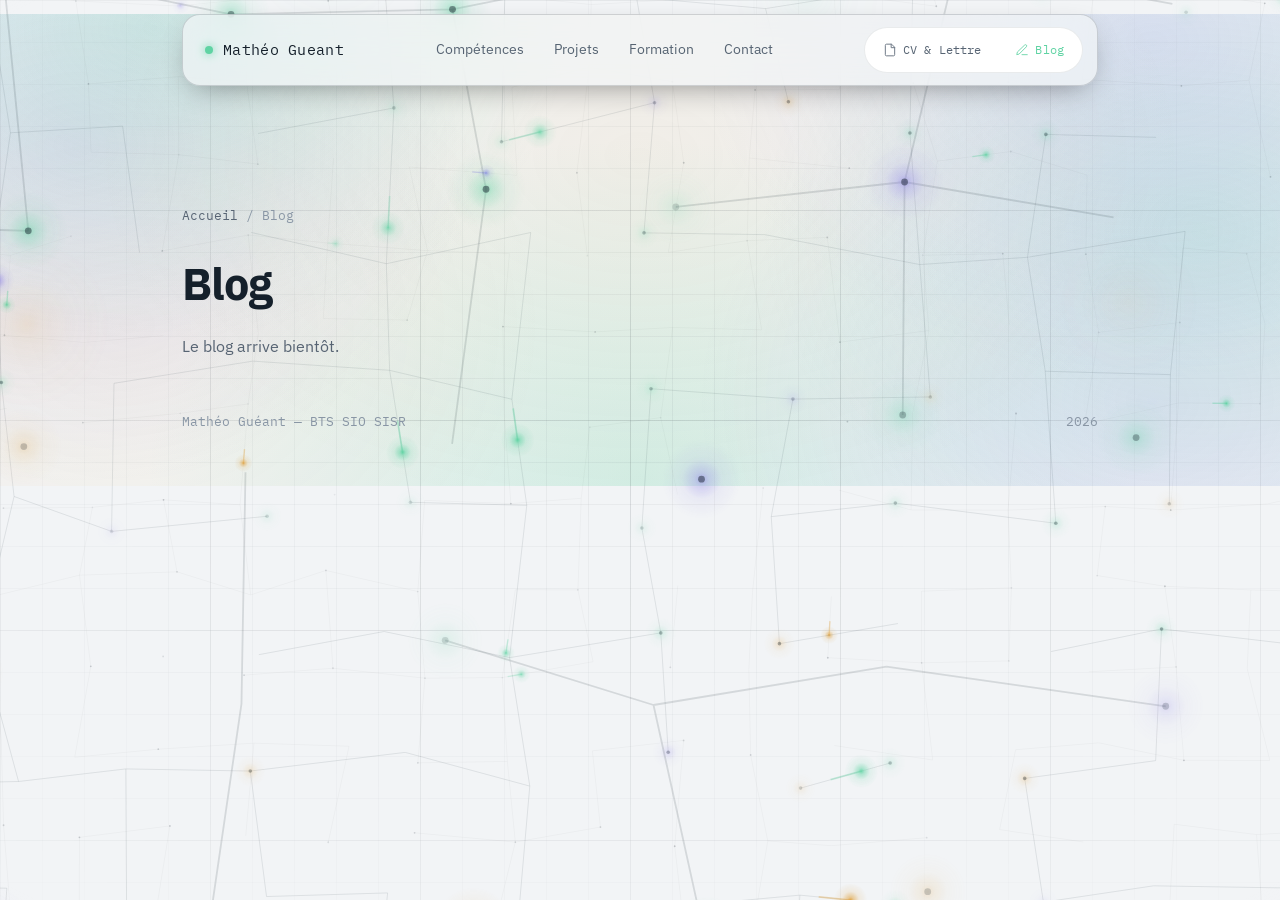
==== commit 07e8ca95: "Blog : page vierge en attendant Dotclear" ====
--- a/blog/index.html
+++ b/blog/index.html
@@ -41,22 +41,13 @@
     </div>
   </header>
 
-  <!-- Vue liste -->
-  <div id="view-list">
-    <section class="subpage-hero" style="border-top:none;">
-      <div class="breadcrumb"><a href="../index.html">Accueil</a> / Blog</div>
-      <h1>Blog</h1>
-      <p>Veille technologique, projets, tutos et retours d'expérience autour des systèmes et réseaux.</p>
-    </section>
-    <div class="toolbar">
-      <div class="filters" id="filters"></div>
-      <input type="search" class="search" id="search" placeholder="Rechercher un article…" aria-label="Rechercher un article">
-    </div>
-    <div class="posts" id="posts"></div>
-  </div>
+  <section class="subpage-hero" style="border-top:none;">
+    <div class="breadcrumb"><a href="../index.html">Accueil</a> / Blog</div>
+    <h1>Blog</h1>
+    <p>Le blog arrive bientôt.</p>
+  </section>
 
-  <!-- Vue article -->
-  <article class="article" id="view-post" hidden></article>
+  <div class="blog-empty"></div>
 
   <footer>
     <span class="mono">Mathéo Guéant — BTS SIO SISR</span>
@@ -64,12 +55,6 @@
   </footer>
 </div>
 
-<div class="lightbox" id="lightbox" onclick="this.classList.remove('open')"><img alt=""></div>
-
-<script src="../js/data/articles.js"></script>
-
-<script src="../js/blog.js"></script>
-
 <script src="../js/background.js"></script>
 
 </body>
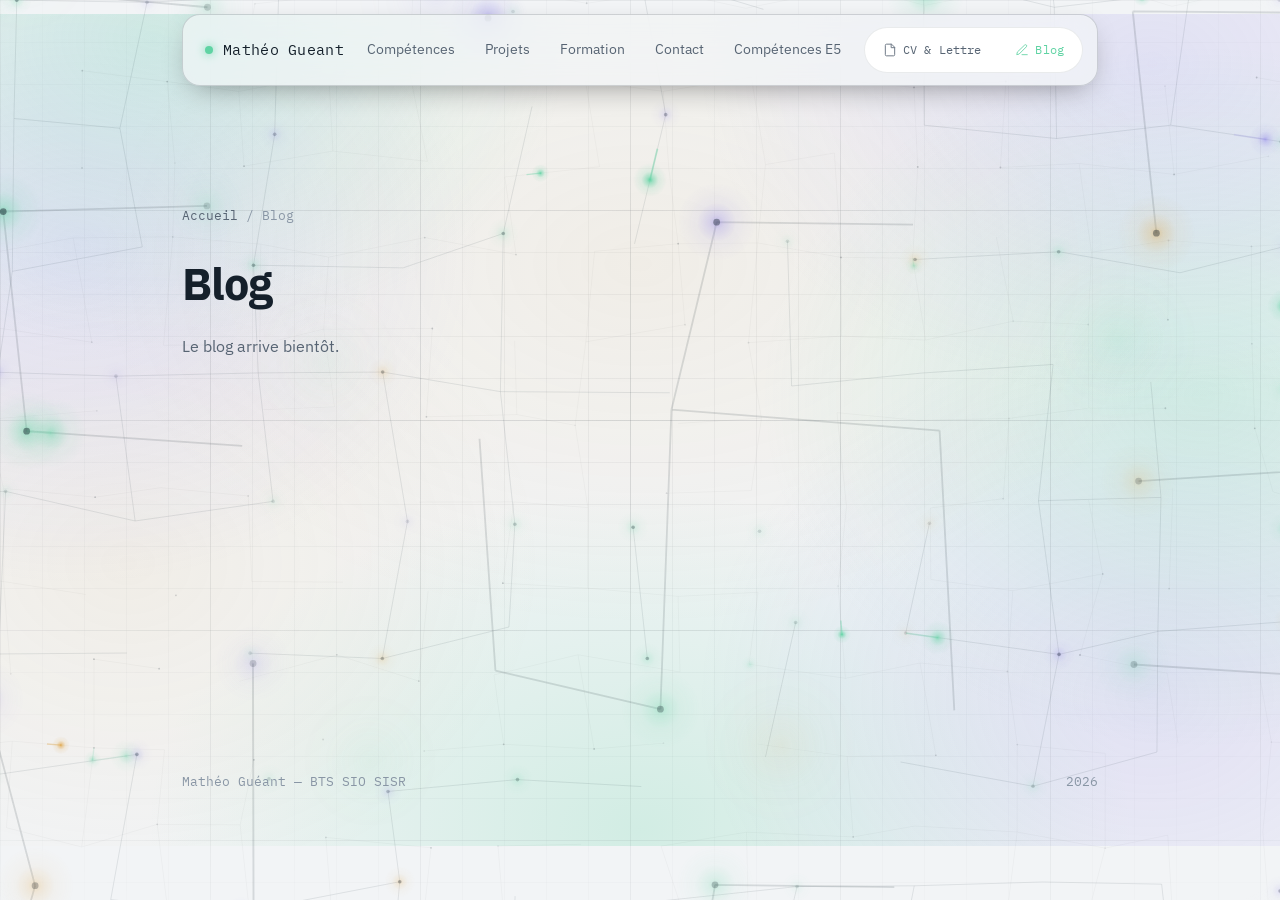
==== commit 8c385227: "Blog : lien Compétences E5 dans le menu" ====
--- a/blog/index.html
+++ b/blog/index.html
@@ -27,6 +27,7 @@
       <a href="../projets/">Projets</a>
       <a href="../index.html#formation">Formation</a>
       <a href="../index.html#contact">Contact</a>
+      <a href="../competences-e5/">Compétences E5</a>
     </nav>
 
     <div class="docs-group">
--- a/css/style.css
+++ b/css/style.css
@@ -265,3 +265,17 @@
   html { scroll-behavior: auto; }
   #netbg { display: none; }
 }
+
+/* En-tête et pied de page sur mobile (communs à toutes les pages) */
+@media (max-width: 760px) {
+  header { flex-wrap: wrap; gap: 10px; }
+  nav { order: 3; width: 100%; justify-content: center; }
+  .docs-group { margin-left: auto; }
+  .doc-pill span { display: none; }
+  .doc-pill { padding: 8px; }
+  .doc-pill svg, .doc-pill-dot { margin: 0; }
+  footer { flex-direction: column; gap: 8px; }
+  /* les liens du menu passent à la ligne au lieu de déborder */
+  header nav { flex-wrap: wrap; row-gap: 2px; }
+  header nav a { white-space: nowrap; padding: 6px 8px; font-size: 0.82rem; }
+}
--- a/css/blog.css
+++ b/css/blog.css
@@ -1,204 +1,18 @@
 /* ==========================================================
    Mathéo Guéant — Portfolio
-   Page Blog
+   Page Blog (page vierge en attendant Dotclear)
    ========================================================== */
 
-/* ================= BLOG ================= */
 .subpage-hero { padding: 120px 0 20px; }
-
 .breadcrumb { font-family: 'IBM Plex Mono', monospace; font-size: 0.8rem; color: var(--ink-faint); margin-bottom: 22px; }
-
 .breadcrumb a { color: var(--ink-dim); text-decoration: none; }
-
 .breadcrumb a:hover { color: var(--signal); }
-
 .subpage-hero h1 { font-size: clamp(2rem, 4.4vw, 2.8rem); font-weight: 700; letter-spacing: -0.02em; margin-bottom: 14px; }
-
 .subpage-hero p { color: var(--ink-dim); max-width: 60ch; font-size: 1rem; }
 
-.toolbar { display: flex; justify-content: space-between; align-items: center; gap: 14px; flex-wrap: wrap; margin: 36px 0 24px; }
-
-.filters { display: flex; flex-wrap: wrap; gap: 8px; }
-
-.chip {
-  font-family: 'IBM Plex Mono', monospace; font-size: 0.76rem; cursor: pointer;
-  padding: 7px 13px; border-radius: 100px; color: var(--ink-dim);
-  background: var(--panel); border: 1px solid var(--line);
-  transition: color 0.15s ease, border-color 0.15s ease, background 0.15s ease;
-}
-
-.chip:hover { color: var(--ink); border-color: var(--line-strong); }
-
-.chip.active { color: var(--signal); background: var(--signal-dim); border-color: rgba(95,211,163,0.3); }
-
-.chip .n { opacity: 0.6; margin-left: 4px; }
-
-.search {
-  font: inherit; font-size: 0.86rem; color: var(--ink);
-  background: var(--panel); border: 1px solid var(--line); border-radius: 100px;
-  padding: 8px 16px; width: 220px; max-width: 100%;
-}
-
-.search::placeholder { color: var(--ink-faint); }
-
-.search:focus { outline: none; border-color: var(--signal); }
-
-.posts { display: grid; grid-template-columns: repeat(2, 1fr); gap: 18px; padding-bottom: 80px; }
-
-.post-card {
-  display: flex; flex-direction: column; text-decoration: none; overflow: hidden;
-  background: var(--panel); border: 1px solid var(--line); border-radius: 14px;
-  box-shadow: 0 10px 26px -14px var(--shadow);
-  transition: border-color 0.18s ease, transform 0.18s ease, background 0.18s ease;
-}
-
-.post-card:hover { border-color: rgba(95,211,163,0.32); background: var(--panel-hover); transform: translateY(-3px); }
-
-.post-card.featured { grid-column: 1 / -1; flex-direction: row; }
-
-.post-cover { aspect-ratio: 16/9; background: var(--bg-soft); border-bottom: 1px solid var(--line); overflow: hidden; position: relative; flex-shrink: 0; }
-
-.post-cover img { width: 100%; height: 100%; object-fit: cover; display: block; }
-
-.post-cover .ph {
-  position: absolute; inset: 0; display: flex; align-items: center; justify-content: center;
-  font-family: 'IBM Plex Mono', monospace; font-size: 1.5rem; font-weight: 500; color: var(--signal);
-  background:
-    radial-gradient(260px 160px at 20% 20%, var(--glow-a), transparent 70%),
-    radial-gradient(260px 160px at 85% 80%, var(--glow-b), transparent 70%),
-    linear-gradient(var(--line) 1px, transparent 1px) 0 0 / 22px 22px,
-    linear-gradient(90deg, var(--line) 1px, transparent 1px) 0 0 / 22px 22px;
-}
-
-.post-card.featured .post-cover { width: 46%; aspect-ratio: auto; min-height: 240px; border-bottom: none; border-right: 1px solid var(--line); }
-
-.post-body { padding: 22px 24px 24px; display: flex; flex-direction: column; gap: 10px; flex: 1; }
-
-.post-meta { display: flex; align-items: center; gap: 10px; flex-wrap: wrap; font-family: 'IBM Plex Mono', monospace; font-size: 0.72rem; color: var(--ink-faint); }
-
-.cat { color: var(--signal); }
-
-.post-card h2 { font-size: 1.1rem; font-weight: 600; line-height: 1.35; color: var(--ink); }
-
-.post-card.featured h2 { font-size: 1.4rem; }
-
-.post-card p { font-size: 0.88rem; color: var(--ink-dim); }
-
-.post-more { margin-top: auto; padding-top: 6px; font-family: 'IBM Plex Mono', monospace; font-size: 0.75rem; color: var(--signal); }
-
-.empty {
-  grid-column: 1 / -1; border: 1px dashed var(--line-strong); border-radius: 14px; padding: 48px 24px;
-  text-align: center; color: var(--ink-faint); font-size: 0.92rem; background: var(--panel);
-}
-
-.empty .mono { display: block; font-size: 0.74rem; margin-bottom: 6px; }
-
-/* Article */
-.article { max-width: 740px; margin: 0 auto; padding: 110px 0 60px; }
-
-.back { display: inline-flex; align-items: center; gap: 6px; font-family: 'IBM Plex Mono', monospace; font-size: 0.8rem; color: var(--ink-dim); text-decoration: none; margin-bottom: 26px; }
-
-.back:hover { color: var(--signal); }
-
-.article h1 { font-size: clamp(1.9rem, 4.2vw, 2.6rem); font-weight: 700; letter-spacing: -0.02em; line-height: 1.15; margin: 14px 0 16px; }
-
-.article .lead { color: var(--ink-dim); font-size: 1.05rem; }
-
-.article .cover { margin: 30px 0 6px; border-radius: 14px; overflow: hidden; border: 1px solid var(--line); }
-
-.article .cover img { width: 100%; display: block; }
-
-.tags { list-style: none; display: flex; flex-wrap: wrap; gap: 8px; margin-top: 18px; }
-
-.tags li { font-family: 'IBM Plex Mono', monospace; font-size: 0.74rem; color: var(--ink-dim); background: var(--panel); border: 1px solid var(--line); padding: 4px 10px; border-radius: 100px; }
-
-.prose {
-  margin-top: 30px; padding: 36px; border-radius: 16px;
-  background: var(--panel); border: 1px solid var(--line); box-shadow: 0 12px 30px -14px var(--shadow);
-  color: var(--ink-dim); font-size: 0.98rem; line-height: 1.75;
-}
-
-.prose > * + * { margin-top: 16px; }
-
-.prose h2 { color: var(--ink); font-size: 1.3rem; font-weight: 700; letter-spacing: -0.01em; margin-top: 34px; }
-
-.prose h3 { color: var(--ink); font-size: 1.05rem; font-weight: 600; margin-top: 26px; }
-
-.prose h2:first-child, .prose h3:first-child { margin-top: 0; }
-
-.prose strong { color: var(--ink); }
-
-.prose a { color: var(--signal); }
-
-.prose ul, .prose ol { padding-left: 22px; }
-
-.prose li + li { margin-top: 6px; }
-
-.prose li::marker { color: var(--signal); }
-
-.prose code { font-family: 'IBM Plex Mono', monospace; font-size: 0.86em; background: var(--bg-soft); border: 1px solid var(--line); padding: 1px 6px; border-radius: 5px; color: var(--ink); }
-
-.prose pre { background: var(--bg); border: 1px solid var(--line-strong); border-radius: 10px; padding: 16px 18px; overflow-x: auto; }
-
-.prose pre code { background: none; border: none; padding: 0; font-size: 0.84rem; line-height: 1.6; }
-
-.prose blockquote { border-left: 3px solid var(--signal); padding: 4px 0 4px 16px; color: var(--ink); font-style: italic; }
-
-.prose img { max-width: 100%; border-radius: 10px; border: 1px solid var(--line); display: block; cursor: zoom-in; }
-
-.prose figure figcaption { font-size: 0.8rem; color: var(--ink-faint); margin-top: 6px; text-align: center; }
-
-.prose hr { border: none; border-top: 1px solid var(--line-strong); margin: 28px 0; }
-
-.prose table { width: 100%; border-collapse: collapse; font-size: 0.9rem; }
-
-.prose th, .prose td { border: 1px solid var(--line-strong); padding: 8px 10px; text-align: left; }
-
-.prose th { color: var(--ink); background: var(--bg-soft); }
-
-.post-nav { display: grid; grid-template-columns: 1fr 1fr; gap: 14px; margin-top: 28px; }
-
-.post-nav a { display: flex; flex-direction: column; gap: 4px; padding: 16px 18px; border-radius: 12px; text-decoration: none; background: var(--panel); border: 1px solid var(--line); transition: border-color 0.15s ease; }
-
-.post-nav a:hover { border-color: rgba(95,211,163,0.32); }
-
-.post-nav .lbl { font-family: 'IBM Plex Mono', monospace; font-size: 0.72rem; color: var(--ink-faint); }
-
-.post-nav .t { font-size: 0.9rem; color: var(--ink); }
-
-.post-nav .next { text-align: right; grid-column: 2; }
-
-.lightbox { display: none; position: fixed; inset: 0; z-index: 100; background: rgba(5,7,11,0.88); backdrop-filter: blur(6px); align-items: center; justify-content: center; padding: 24px; cursor: zoom-out; }
-
-.lightbox.open { display: flex; }
-
-.lightbox img { max-width: 92vw; max-height: 86vh; border-radius: 12px; }
-
-[hidden] { display: none !important; }
-
-@media print {
-  header, #netbg, .bg-glow, .bg-grid, .bg-vignette, footer, .back, .post-nav { display: none !important; }
-  body { background: #fff; color: #111; }
-  .prose { box-shadow: none; border: none; padding: 0; }
-}
+.blog-empty { min-height: 40vh; }
 
 @media (max-width: 760px) {
   .wrap { padding: 0 16px; }
-  nav a { padding: 8px 10px; }
-  header { flex-wrap: wrap; gap: 10px; }
-  nav { order: 3; width: 100%; justify-content: center; }
-  .docs-group { margin-left: auto; }
-  .doc-pill span { display: none; }
-  .doc-pill { padding: 8px; }
-  .doc-pill svg, .doc-pill-dot { margin: 0; }
-  footer { flex-direction: column; gap: 8px; }
   .subpage-hero { padding-top: 84px; }
-  .article { padding-top: 84px; }
-  .posts { grid-template-columns: 1fr; }
-  .post-card.featured { flex-direction: column; }
-  .post-card.featured .post-cover { width: 100%; aspect-ratio: 16/9; min-height: 0; border-right: none; border-bottom: 1px solid var(--line); }
-  .search { width: 100%; }
-  .prose { padding: 22px; }
-  .post-nav { grid-template-columns: 1fr; }
-  .post-nav .next { grid-column: 1; }
 }
